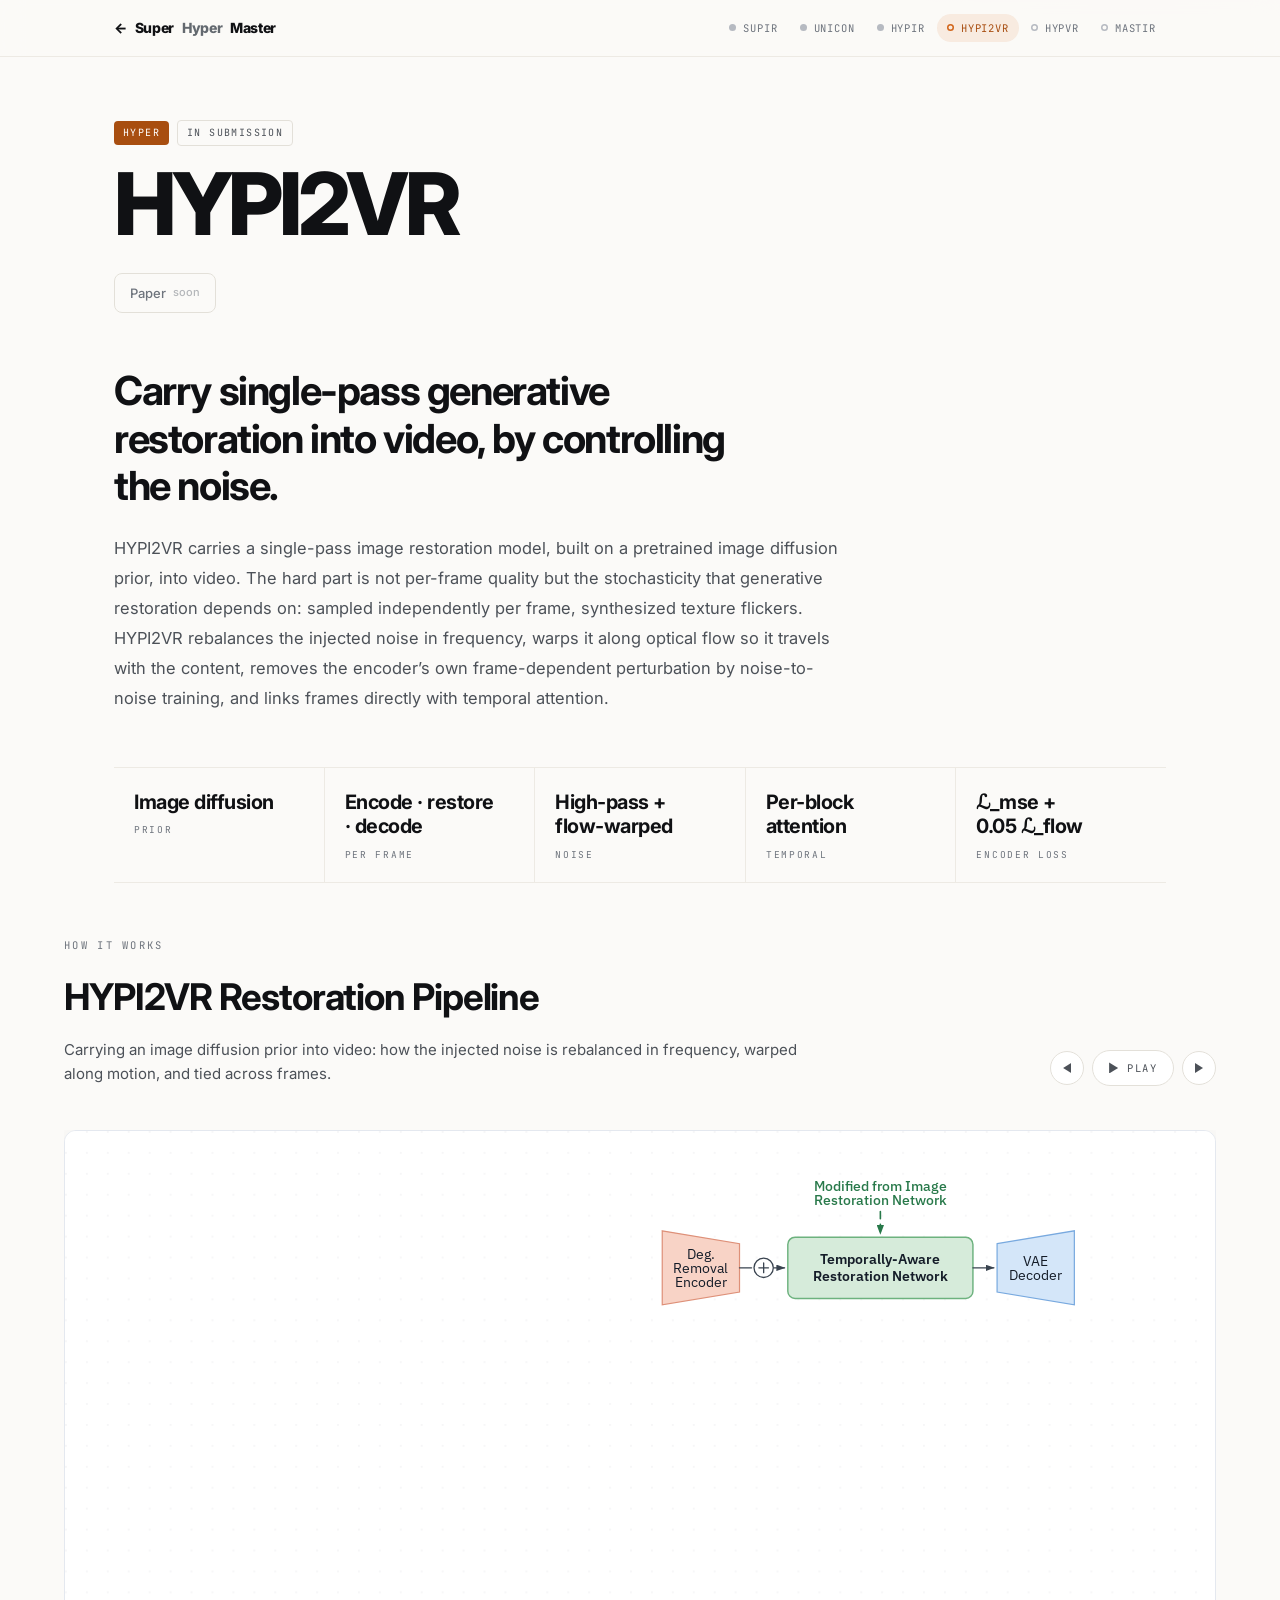
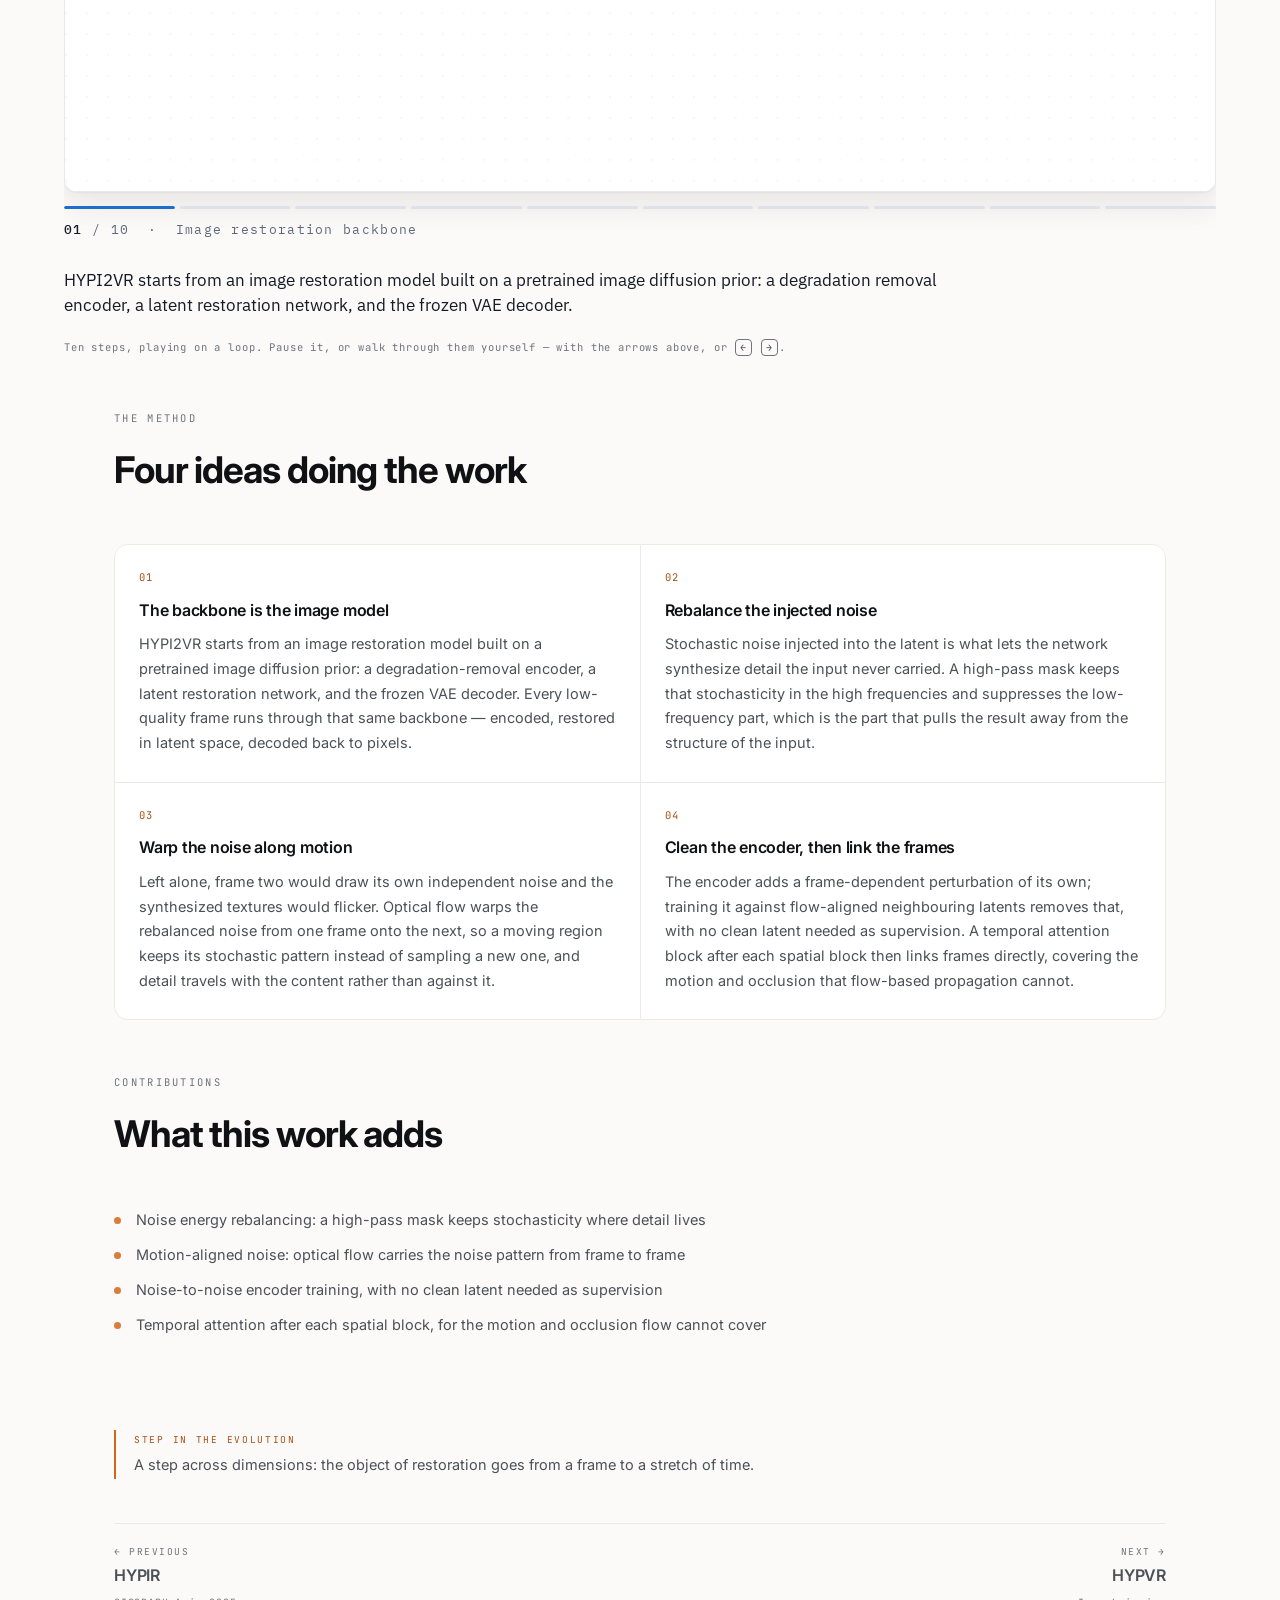
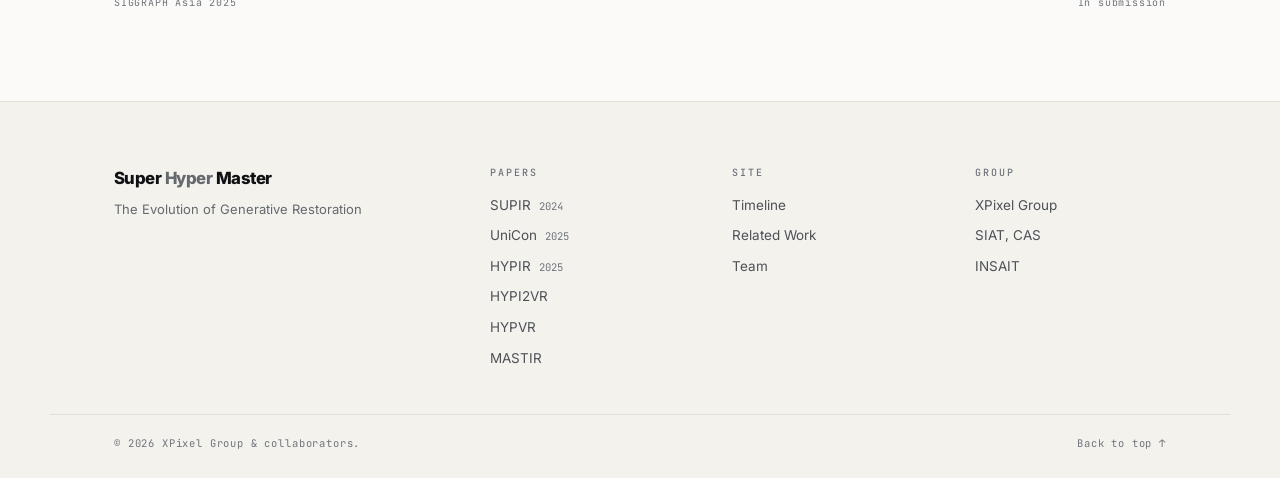
==== papers/hypi2vr.html @ 9efb87c5 "Super Hyper Master — project site A static site for the six-paper line of work on generative restora" ====
<!DOCTYPE html>
<html lang="en">
<head>
<meta charset="utf-8">
<meta name="viewport" content="width=device-width, initial-scale=1">
<title>HYPI2VR — Super Hyper Master</title>
<meta name="description" content="HYPI2VR — carrying single-pass generative restoration into video by controlling the noise. Currently under review.">
<meta property="og:title" content="HYPI2VR · Super Hyper Master">
<meta property="og:description" content="HYPI2VR — carrying single-pass generative restoration into video by controlling the noise. Currently under review.">
<meta property="og:type" content="article">
<link rel="preconnect" href="https://fonts.googleapis.com">
<link rel="preconnect" href="https://fonts.gstatic.com" crossorigin>
<link href="https://fonts.googleapis.com/css2?family=Inter:wght@300..900&family=JetBrains+Mono:wght@400;500&display=swap" rel="stylesheet">
<link rel="stylesheet" href="../assets/css/style.css">
<script>window.SHM_BASE = '../';</script>
</head>
<body class="page-paper" id="top" data-paper="hypi2vr" data-era="none">

<div class="glow" aria-hidden="true"></div>

<nav class="paperbar" aria-label="The series">
  <div class="wrap pb-in">
    <a class="pb-home" href="../index.html"><span aria-hidden="true">←</span> Super <i>Hyper</i> Master</a>
    <div class="pb-dots" id="pbDots"></div>
  </div>
</nav>

<main id="paperRoot"></main>

<footer class="footer" id="siteFooter"></footer>

<noscript>
  <p style="padding:2rem;text-align:center">This page needs JavaScript to render.</p>
</noscript>

<script src="../assets/js/papers.js"></script>
<script src="../assets/js/site.js"></script>
<script src="../assets/js/covers.js"></script>
<script src="../assets/js/paper.js"></script>
</body>
</html>
---- assets/css/style.css ----
/* =============================================================================
   Super Hyper Master — stylesheet
   Light, editorial, one accent colour driven by the active era.
   ========================================================================== */

/* ---------------------------------------------------------------- tokens -- */
:root{
  --bg:        #FBFAF8;
  --bg-tint:   #F4F2ED;
  --surface:   #FFFFFF;
  --ink:       #101114;
  --ink-2:     #4C5158;
  --ink-3:     #63696F;   /* 5.4:1 on --bg — secondary copy, captions, authors */
  --ink-4:     #6E747D;   /* 4.5:1 on --bg — mono labels, kickers, meta (AA) */
  --dot:       #B6BAC1;   /* decorative only: timeline dots, muted hero words */
  --line:      #E3E0D9;
  --line-soft: #EDEAE4;

  --super:  #2B5BE2;
  --hyper:  #D2661B;
  --master: #7B3BE0;

  --accent:      #16181D;
  --accent-soft: rgba(22,24,29,.08);

  --line-y: 130px;
  --tl-h:   250px;
  --tl-pad: clamp(10px,2vh,26px);
  --maxw:   1180px;
  --pad-x:  clamp(20px,5vw,72px);

  --ease: cubic-bezier(.22,.75,.24,1);
  --r:    14px;

  --sans: 'Inter', -apple-system, BlinkMacSystemFont, 'Segoe UI',
          'PingFang SC', 'Hiragino Sans GB', 'Microsoft YaHei', sans-serif;
  --mono: 'JetBrains Mono', ui-monospace, SFMono-Regular, Menlo, monospace;
}
body[data-era="super"] { --accent: var(--super);  --accent-soft: rgba(43,91,226,.10); }
body[data-era="hyper"] { --accent: var(--hyper);  --accent-soft: rgba(210,102,27,.11); }
body[data-era="master"]{ --accent: var(--master); --accent-soft: rgba(123,59,224,.10); }

/* the orange is bright enough for lines and glows but not for text or a filled
   chip, so anything that carries meaning in colour uses --accent-ink instead */
:root{ --accent-ink: var(--accent) }
body[data-era="hyper"]{ --accent-ink:#A84E10 }

*,*::before,*::after{ box-sizing:border-box }

html{ scroll-behavior:smooth; -webkit-text-size-adjust:100% }

body{
  margin:0;
  background:var(--bg);
  color:var(--ink);
  font-family:var(--sans);
  font-size:16px;
  line-height:1.6;
  -webkit-font-smoothing:antialiased;
  overflow-x:hidden;
  transition:background-color .6s var(--ease);
}

a{ color:inherit; text-decoration:none }
ul,ol{ margin:0; padding:0; list-style:none }
button{ font:inherit; color:inherit; background:none; border:0; cursor:pointer }

.wrap{ width:100%; max-width:var(--maxw); margin-inline:auto; padding-inline:var(--pad-x) }

/* ambient wash that follows the active era */
.glow{
  position:fixed; inset:-20% -10% auto -10%; height:70vh; z-index:0; pointer-events:none;
  background:
    radial-gradient(50% 60% at 22% 0%, var(--accent-soft) 0%, transparent 70%),
    radial-gradient(45% 55% at 82% 8%, var(--accent-soft) 0%, transparent 72%);
  opacity:.9;
  transition:background 1s var(--ease);
}
body > *:not(.glow){ position:relative; z-index:1 }

/* -------------------------------------------------------------- reveal -- */
.reveal{ opacity:0; transform:translateY(14px); animation:rise .9s var(--ease) forwards; animation-delay:var(--d,0ms) }
@keyframes rise{ to{ opacity:1; transform:none } }

/* ---------------------------------------------------------------- hero -- */
.hero{ padding:clamp(56px,10vh,120px) 0 clamp(28px,5vh,56px) }

.hero-kicker{
  margin:0 0 clamp(18px,3vw,30px);
  font-family:var(--mono); font-size:11.5px; letter-spacing:.22em; text-transform:uppercase;
  color:var(--ink-3);
}

.hero-title{
  margin:0;
  font-size:clamp(2.6rem,5.9vw,5.4rem);
  font-weight:800; line-height:.94; letter-spacing:-.045em;
  display:flex; flex-wrap:wrap; column-gap:.26em;
}
.hero-word{ transition:color .5s var(--ease), opacity .5s var(--ease) }
.hero-word i{ font-style:normal; color:var(--dot); transition:color .5s var(--ease) }
.hero-word[data-era="super"]  i{ color:var(--super) }
.hero-word[data-era="hyper"]  i{ color:var(--hyper) }
.hero-word[data-era="master"] i{ color:var(--master) }

/* the active era's word lights up, the others recede */
body:not([data-era="none"]) .hero-word{ color:var(--dot) }
body:not([data-era="none"]) .hero-word i{ color:var(--dot) }
body[data-era="super"]  .hero-word[data-era="super"],
body[data-era="hyper"]  .hero-word[data-era="hyper"],
body[data-era="master"] .hero-word[data-era="master"]{ color:var(--ink) }
body[data-era="super"]  .hero-word[data-era="super"]  i,
body[data-era="hyper"]  .hero-word[data-era="hyper"]  i,
body[data-era="master"] .hero-word[data-era="master"] i{ color:var(--accent) }

.hero-sub{
  margin:clamp(20px,3vw,32px) 0 0;
  font-size:clamp(1.05rem,2.3vw,1.6rem);
  font-weight:400; letter-spacing:-.01em; color:var(--ink-2);
}

.hero-seq{
  margin:clamp(26px,4vw,40px) 0 0;
  font-family:var(--mono); font-size:12px; letter-spacing:.1em; color:var(--ink-3);
  display:flex; flex-wrap:wrap; align-items:center; gap:.55em;
}
.hero-seq em{ font-style:normal; color:var(--ink-4) }

/* --------------------------------------------------------------- logos -- */
.logos{
  margin-top:clamp(26px,3.6vw,42px);
  padding-top:clamp(17px,2.2vw,24px);
  border-top:1px solid var(--line-soft);
}
.logos-row{
  display:flex; flex-wrap:wrap; align-items:center;
  gap:clamp(24px,3.4vw,52px);
}
.logo-item{ display:flex; height:var(--h,28px) }
.logo-link{ display:flex; align-items:center; height:100% }

/* these are institutional marks whose colour carries identity — a grey wash would
   turn the phoenix into a smudge — so they run in colour, balanced by height
   instead (wordmarks short, the illustration and the seal taller) */
.logo-link img{
  display:block; height:100%; width:auto; max-width:210px; object-fit:contain;
  opacity:.92;
  transition:opacity .3s var(--ease), transform .3s var(--ease);
}
a.logo-link:hover img{ opacity:1; transform:translateY(-1.5px) }

/* placeholder slot — same footprint as the real thing */
.logo-word{
  display:inline-flex; align-items:center; height:100%; padding:0 15px;
  border:1px dashed var(--line); border-radius:9px; background:var(--surface);
  font-family:var(--mono); font-size:11px; letter-spacing:.14em; text-transform:uppercase;
  color:var(--ink-3); white-space:nowrap;
  transition:border-color .28s var(--ease), color .28s var(--ease);
}
a.logo-link:hover .logo-word{ border-color:var(--accent); color:var(--accent) }

.foot-logos{ padding-top:clamp(20px,2.6vw,28px); border-top:1px solid var(--line) }
.foot-logos .logo-word{ background:transparent }

/* ------------------------------------------------------------ timeline -- */
/* z-index keeps the hover bubble above the panel that follows it */
.timeline-section{ position:relative; z-index:5; padding:var(--tl-pad) 0 0 }
/* desktop: let the hover bubble spill out of the box; narrow screens scroll instead */
.timeline-scroll{ overflow:visible; scrollbar-width:none; -ms-overflow-style:none }
.timeline-scroll::-webkit-scrollbar{ display:none }

.timeline{
  position:relative;
  height:var(--tl-h);
  width:100%;
  max-width:var(--maxw);
  margin-inline:auto;
  padding-inline:var(--pad-x);
}

/* era brackets */
.eras{ position:absolute; inset:0 var(--pad-x) auto; height:1px }
.era{
  position:absolute; top:0;
  transform:translateX(-50%);
  text-align:center;
  animation:rise .8s var(--ease) backwards; animation-delay:var(--d);
}
.era-label{
  display:block;
  font-family:var(--mono); font-size:10.5px; letter-spacing:.24em; text-transform:uppercase;
  color:var(--ink-4);
  transition:color .45s var(--ease);
}
.era.is-live .era-label{ color:var(--era-c) }
.era-bracket{
  display:block; height:6px; margin-top:8px;
  border:1px solid var(--line);
  border-bottom:0;
  border-radius:3px 3px 0 0;
  transition:border-color .45s var(--ease);
}
.era.is-live .era-bracket{ border-color:var(--era-c) }
.era[data-single] .era-bracket{ border-radius:3px }

/* the line */
.track{ position:absolute; left:var(--pad-x); right:var(--pad-x); top:var(--line-y); height:2px }
.track-line{
  position:absolute; inset:0; border-radius:2px;
  background:linear-gradient(90deg,transparent 0,var(--line) 3%,var(--line) 97%,transparent 100%);
  transform-origin:left center;
  animation:draw 1.2s var(--ease) .55s backwards;
}
@keyframes draw{ from{ transform:scaleX(0) } }
.track-fill{
  position:absolute; left:0; top:0; height:100%; width:0; border-radius:2px;
  background:linear-gradient(90deg,rgba(0,0,0,0) 0%,var(--accent) 22%,var(--accent) 100%);
  transition:width .75s var(--ease), background .5s var(--ease);
}

/* nodes */
.nodes{ position:absolute; inset:0 var(--pad-x) auto; height:100% }

.node{
  position:absolute; top:0; left:var(--x); height:100%;
  transform:translateX(-50%);
  display:block; width:150px;
  text-align:center;
  animation:pop .7s var(--ease) backwards; animation-delay:var(--d);
}
@keyframes pop{ from{ opacity:0; transform:translateX(-50%) translateY(10px) } }

.node-name{
  position:absolute; top:calc(var(--line-y) - 52px); left:50%; transform:translateX(-50%);
  white-space:nowrap;
  font-size:15px; font-weight:600; letter-spacing:-.01em; color:var(--ink-2);
  transition:color .3s var(--ease), transform .35s var(--ease);
}
.node-dot{
  position:absolute; top:var(--line-y); left:50%;
  width:15px; height:15px; margin:-7.5px 0 0 -7.5px;
  border-radius:50%;
  background:var(--surface);
  border:2px solid var(--dot);
  transition:transform .35s var(--ease), border-color .3s var(--ease), background .3s var(--ease), box-shadow .35s var(--ease);
}
.node-dot::after{
  content:''; position:absolute; inset:2.5px; border-radius:50%;
  background:var(--dot); opacity:0;
  transition:opacity .3s var(--ease), background .3s var(--ease);
}
.node[data-published] .node-dot::after{ opacity:1 }
.node:not([data-published]) .node-dot{ border-style:dashed }

.node-meta{
  position:absolute; top:calc(var(--line-y) + 20px); left:50%; transform:translateX(-50%);
  white-space:nowrap;
  font-family:var(--mono); font-size:10.5px; letter-spacing:.06em; color:var(--ink-4);
  transition:color .3s var(--ease);
}
.node-meta b{ font-weight:500; color:var(--ink-3); transition:color .3s var(--ease) }
.node-soon{
  display:block; margin-top:5px;
  font-size:9.5px; letter-spacing:.12em; text-transform:uppercase; color:var(--ink-4);
}

/* node states */
.node:hover .node-name,
.node.is-active .node-name{ color:var(--ink) }
.node:hover .node-name{ transform:translateX(-50%) translateY(-2px) }
.node:hover .node-dot{ transform:scale(1.25); border-color:var(--node-c) }
.node:hover .node-dot::after{ background:var(--node-c) }
.node:hover .node-meta b{ color:var(--ink-2) }

.node.is-active .node-dot{
  transform:scale(1.5); border-color:var(--node-c); background:var(--surface);
  box-shadow:0 0 0 6px color-mix(in srgb,var(--node-c) 14%,transparent);
}
.node.is-active .node-dot::after{ background:var(--node-c); opacity:1 }
.node.is-active .node-name{ font-weight:700 }
.node.is-active .node-meta b{ color:var(--node-c) }

/* hover bubble */
.bubble{
  position:absolute; top:calc(var(--line-y) + 62px); left:0;
  width:330px; z-index:20;
  opacity:0; transform:translateY(-8px) scale(.985);
  pointer-events:none;
  transition:opacity .22s var(--ease), transform .28s var(--ease);
}
.bubble.is-on{ opacity:1; transform:none }
.bubble-in{
  background:var(--surface);
  border:1px solid var(--line-soft);
  border-radius:var(--r);
  padding:16px 18px 14px;
  box-shadow:0 1px 2px rgba(16,17,20,.04), 0 18px 40px -18px rgba(16,17,20,.22);
}
.bubble-arrow{
  position:absolute; top:-5px; left:var(--ax,50%); margin-left:-5px;
  width:10px; height:10px; background:var(--surface);
  border-left:1px solid var(--line-soft); border-top:1px solid var(--line-soft);
  transform:rotate(45deg); border-radius:2px 0 0 0;
}
.bubble-meta{
  display:flex; align-items:baseline; gap:10px; margin:0 0 8px;
}
.bubble-meta b{ font-size:14px; font-weight:700; letter-spacing:-.01em }
.bubble-meta span{ font-family:var(--mono); font-size:10px; letter-spacing:.08em; color:var(--era-c,var(--accent)) }
.bubble-title{ margin:0 0 8px; font-size:12px; line-height:1.5; color:var(--ink-3) }
.bubble-text{ margin:0; font-size:13.5px; line-height:1.55; color:var(--ink-2) }
.bubble-cta{ margin:12px 0 0; font-family:var(--mono); font-size:10px; letter-spacing:.1em; color:var(--ink-4) }

.timeline-hint{
  position:absolute; top:calc(var(--tl-pad) + var(--line-y) + 86px); left:50%; transform:translateX(-50%);
  margin:0; white-space:nowrap;
  font-family:var(--mono); font-size:10.5px; letter-spacing:.1em; color:var(--ink-4);
  transition:opacity .3s var(--ease);
  animation:rise 1s var(--ease) 1.5s backwards;
}
.timeline-hint.is-dim{ opacity:0 }
kbd{
  font-family:var(--mono); font-size:10px;
  border:1px solid var(--line); border-radius:4px; padding:1px 4px; color:var(--ink-3);
}

/* --------------------------------------------------------------- stage -- */
.stage{
  position:relative;
  max-width:var(--maxw); margin:clamp(18px,4vh,44px) auto 0;
  padding:0 var(--pad-x) clamp(70px,10vh,120px);
}
.panel{ display:none }
.panel.is-on{ display:block; animation:panelIn .55s var(--ease) }
@keyframes panelIn{ from{ opacity:0; transform:translateY(16px) } }
.panel.is-out{ animation:panelOut .2s var(--ease) forwards }
@keyframes panelOut{ to{ opacity:0; transform:translateY(-8px) } }

/* ------ overview ------ */
.ov-grid{ display:grid; grid-template-columns:repeat(3,1fr); gap:1px; background:var(--line-soft); border:1px solid var(--line-soft); border-radius:var(--r); overflow:hidden }
.ov-card{ background:var(--surface); padding:26px 24px 28px; transition:background .3s var(--ease) }
.ov-card:hover{ background:#fff }
.ov-head{ display:flex; align-items:baseline; justify-content:space-between; gap:12px; margin-bottom:14px }
.ov-label{ font-family:var(--mono); font-size:11px; letter-spacing:.22em; color:var(--era-c) }
.ov-count{ font-family:var(--mono); font-size:10px; letter-spacing:.08em; color:var(--ink-4) }
.ov-title{ margin:0 0 8px; font-size:1.35rem; font-weight:700; letter-spacing:-.02em }
.ov-blurb{ margin:0 0 18px; font-size:14px; line-height:1.65; color:var(--ink-2) }
.ov-list{ display:flex; flex-wrap:wrap; gap:6px }
.ov-chip{
  font-family:var(--mono); font-size:10.5px; letter-spacing:.04em;
  padding:4px 9px; border-radius:20px; border:1px solid var(--line);
  color:var(--ink-3); transition:all .25s var(--ease);
}
.ov-chip:hover{ border-color:var(--era-c); color:var(--era-c) }
.ov-foot{ margin:22px 0 0; font-size:13.5px; color:var(--ink-3) }
.ov-foot b{ font-weight:600; color:var(--ink-2) }

/* ------ detail ------ */
.back{
  display:inline-flex; align-items:center; gap:8px; margin-bottom:26px;
  font-family:var(--mono); font-size:10.5px; letter-spacing:.14em; text-transform:uppercase;
  color:var(--ink-3); transition:color .25s var(--ease);
}
.back:hover{ color:var(--accent) }
.back span{ transition:transform .25s var(--ease) }
.back:hover span{ transform:translateX(-3px) }

.d-head{ border-bottom:1px solid var(--line-soft); padding-bottom:26px }
.d-tags{ display:flex; flex-wrap:wrap; align-items:center; gap:8px; margin:0 0 16px }
.tag{ font-family:var(--mono); font-size:10px; letter-spacing:.14em; text-transform:uppercase; padding:4px 9px; border-radius:4px }
.tag-era{ background:var(--accent-ink); color:#fff }
.tag-venue{ border:1px solid var(--line); color:var(--ink-2) }
.tag-status{ border:1px dashed var(--line); color:var(--ink-3) }
.tag-status[data-s="published"]{ display:none }

.d-name{
  margin:0; font-size:clamp(2.2rem,6vw,4.2rem); font-weight:800; letter-spacing:-.045em; line-height:1;
}
.d-title{ margin:16px 0 0; max-width:62ch; font-size:clamp(.98rem,1.5vw,1.15rem); line-height:1.5; color:var(--ink-2) }

.d-body{ display:grid; grid-template-columns:minmax(0,1.55fr) minmax(0,1fr); gap:clamp(32px,5vw,72px); padding-top:34px }

.d-tagline{
  margin:0 0 24px; font-size:clamp(1.2rem,2.1vw,1.6rem); font-weight:600;
  letter-spacing:-.025em; line-height:1.35;
}
.d-abstract{ margin:0 0 28px; font-size:15.5px; line-height:1.78; color:var(--ink-2) }

.d-highlights{ display:grid; gap:12px; margin-bottom:30px }
.d-highlights li{
  position:relative; padding-left:22px; font-size:14.5px; line-height:1.6; color:var(--ink-2);
}
.d-highlights li::before{
  content:''; position:absolute; left:0; top:.62em;
  width:7px; height:7px; border-radius:50%; background:var(--accent); opacity:.85;
}
.d-step{ border-left:2px solid var(--accent); padding:2px 0 2px 18px }
.d-step-label{
  display:block; margin-bottom:6px;
  font-family:var(--mono); font-size:9.5px; letter-spacing:.18em; text-transform:uppercase; color:var(--accent-ink);
}
.d-step p{ margin:0; font-size:14.5px; line-height:1.65; color:var(--ink-2) }

.d-side > * + *{ margin-top:26px }
.d-side-label{
  display:block; margin-bottom:8px;
  font-family:var(--mono); font-size:9.5px; letter-spacing:.18em; text-transform:uppercase; color:var(--ink-4);
}
.d-figure{
  aspect-ratio:16/10; border-radius:var(--r); overflow:hidden;
  border:1px solid var(--line-soft);
  background:
    linear-gradient(135deg,var(--accent-soft),transparent 60%),
    repeating-linear-gradient(45deg,var(--bg-tint) 0 10px,var(--bg) 10px 20px);
  display:grid; place-items:center;
}
.d-figure img{ width:100%; height:100%; object-fit:cover; display:block }
.d-figure span{ font-family:var(--mono); font-size:10px; letter-spacing:.14em; color:var(--ink-4); text-transform:uppercase }

.d-stats{ margin:0; display:grid; gap:1px; background:var(--line-soft); border:1px solid var(--line-soft); border-radius:10px; overflow:hidden }
.d-stat{ background:var(--surface); padding:12px 14px; display:flex; justify-content:space-between; gap:14px; align-items:baseline }
.d-stat dt{ font-family:var(--mono); font-size:10px; letter-spacing:.12em; text-transform:uppercase; color:var(--ink-4) }
.d-stat dd{ margin:0; font-size:13.5px; font-weight:600; letter-spacing:-.01em; text-align:right }

.d-authors p{ margin:0; font-size:13px; line-height:1.65; color:var(--ink-2) }

.d-links{ display:flex; flex-wrap:wrap; gap:8px }
.d-link{
  display:inline-flex; align-items:center; gap:7px;
  padding:9px 15px; border-radius:8px; border:1px solid var(--ink);
  font-size:13px; font-weight:500;
  transition:all .25s var(--ease);
}
.d-link:hover{ background:var(--ink); color:var(--bg) }
.d-link[aria-disabled="true"]{ border-color:var(--line); color:var(--ink-4); pointer-events:none }
.d-link em{ font-style:normal; opacity:.5; font-size:11px }

.cite{ margin-top:44px; border-top:1px solid var(--line-soft); padding-top:20px; position:relative }
.cite summary{
  cursor:pointer; width:fit-content;
  font-family:var(--mono); font-size:10.5px; letter-spacing:.16em; text-transform:uppercase; color:var(--ink-3);
}
.cite summary:hover{ color:var(--accent) }
.cite pre{
  margin:16px 0 0; padding:18px 20px; overflow-x:auto;
  background:var(--bg-tint); border-radius:10px;
  font-family:var(--mono); font-size:11.5px; line-height:1.7; color:var(--ink-2);
}
.copy{
  position:absolute; right:12px; bottom:14px;
  font-family:var(--mono); font-size:10px; letter-spacing:.1em; text-transform:uppercase;
  padding:6px 10px; border-radius:6px; border:1px solid var(--line); background:var(--surface); color:var(--ink-3);
  transition:all .2s var(--ease);
}
.copy:hover{ color:var(--accent); border-color:var(--accent) }

.d-nav{ display:flex; justify-content:space-between; gap:16px; margin-top:44px; border-top:1px solid var(--line-soft); padding-top:20px }
.d-nav-btn{ display:grid; gap:4px; text-align:left; transition:transform .3s var(--ease) }
.d-nav-btn.is-next{ text-align:right; justify-items:end }
.d-nav-btn .dir{ font-family:var(--mono); font-size:9.5px; letter-spacing:.16em; text-transform:uppercase; color:var(--ink-4) }
.d-nav-btn .nm{ font-size:16px; font-weight:600; letter-spacing:-.015em; color:var(--ink-2); transition:color .25s var(--ease) }
.d-nav-btn:hover .nm{ color:var(--accent) }
.d-nav-btn:hover{ transform:translateX(-3px) }
.d-nav-btn.is-next:hover{ transform:translateX(3px) }
.d-nav-btn[hidden]{ visibility:hidden; display:grid }

/* ------------------------------------------------- section headers ------ */
.sec-head{ max-width:60ch; margin-bottom:clamp(28px,4vw,44px) }
.sec-kicker{
  margin:0 0 14px;
  font-family:var(--mono); font-size:10.5px; letter-spacing:.22em; text-transform:uppercase;
  color:var(--ink-4);
}
.sec-title{ margin:0; font-size:clamp(1.5rem,3.2vw,2.3rem); font-weight:700; letter-spacing:-.03em }
.sec-lede{ margin:12px 0 0; font-size:15px; color:var(--ink-2) }
.sec-flag{
  display:inline-block; margin:16px 0 0; padding:5px 11px;
  border:1px dashed var(--line); border-radius:20px;
  font-family:var(--mono); font-size:10px; letter-spacing:.12em; text-transform:uppercase;
  color:var(--ink-4);
}

/* -------------------------------------------------------- related work -- */
.related{
  border-top:1px solid var(--line);
  padding:clamp(56px,9vh,104px) 0 clamp(60px,10vh,110px);
}
.rw-groups{ display:block }
.rw-group + .rw-group{ margin-top:clamp(46px,6vw,76px) }
.rw-head{
  display:grid; grid-template-columns:1fr auto; align-items:baseline;
  gap:4px 16px; margin-bottom:clamp(20px,2.4vw,30px);
  padding-bottom:14px; border-bottom:1px solid var(--line-soft);
}
.rw-h{
  margin:0; grid-column:1; font-size:clamp(1.05rem,1.8vw,1.3rem);
  font-weight:700; letter-spacing:-.025em; color:var(--c);
}
.rw-note{ margin:0; grid-column:1; max-width:72ch; font-size:13.5px; line-height:1.6; color:var(--ink-3) }
.rw-count{
  grid-column:2; grid-row:1;
  font-family:var(--mono); font-size:10px; letter-spacing:.14em; color:var(--ink-4);
}

.rw-grid{ display:grid; grid-template-columns:repeat(3,1fr); gap:clamp(20px,2.6vw,34px) }

.rw-card{ animation:rise .8s var(--ease) backwards; animation-delay:var(--d,0ms) }
.rw-link{
  display:flex; flex-direction:column; height:100%;
  background:var(--surface);
  border:1px solid var(--line-soft); border-radius:var(--r);
  overflow:hidden;
  transition:border-color .3s var(--ease), transform .35s var(--ease), box-shadow .35s var(--ease);
}
a.rw-link:hover{
  border-color:var(--c);
  transform:translateY(-3px);
  box-shadow:0 1px 2px rgba(16,17,20,.03), 0 22px 40px -24px rgba(16,17,20,.28);
}
.rw-thumb{
  display:block; position:relative; overflow:hidden;
  aspect-ratio:16/10; border-bottom:1px solid var(--line-soft);
  background:
    linear-gradient(150deg,color-mix(in srgb,var(--c) 9%,transparent),transparent 60%),
    var(--bg-tint);
}
.rw-thumb img{ width:100%; height:100%; object-fit:cover; display:block }
.cv{ display:block; width:100%; height:100%; padding:12px }
a.rw-link:hover .cv{ transform:scale(1.02) }
.cv{ transition:transform .4s var(--ease) }
.rw-body{ display:flex; flex-direction:column; gap:9px; padding:18px 19px 20px }
.rw-meta{ display:flex; flex-wrap:wrap; align-items:baseline; gap:9px }
.rw-meta b{
  font-family:var(--mono); font-size:10px; font-weight:500; letter-spacing:.1em; text-transform:uppercase;
  color:var(--c);
}
.rw-meta i{
  font-style:normal; font-family:var(--mono); font-size:9.5px; letter-spacing:.08em;
  padding:2px 7px; border-radius:20px; border:1px solid var(--line); color:var(--ink-4);
}
.rw-title{
  font-size:15px; font-weight:600; line-height:1.45; letter-spacing:-.015em;
  transition:color .25s var(--ease);
}
a.rw-link:hover .rw-title{ color:var(--c) }
.rw-authors{ font-size:12.5px; line-height:1.55; color:var(--ink-3) }

/* --------------------------------------------------------- team page --- */
.hero-sub-page{ padding:clamp(40px,7vh,80px) 0 clamp(20px,3vh,36px) }
.back-home{ margin-bottom:clamp(26px,4vw,40px) }
.page-title{
  margin:0; font-size:clamp(2.6rem,7vw,5rem);
  font-weight:800; letter-spacing:-.045em; line-height:1;
}
.page-lede{
  margin:clamp(18px,2.6vw,26px) 0 0; max-width:56ch;
  font-size:clamp(.98rem,1.5vw,1.12rem); line-height:1.7; color:var(--ink-2);
}

.team{ padding:clamp(30px,5vh,56px) 0 clamp(60px,10vh,120px) }
.team-grid{
  display:grid; grid-template-columns:repeat(5,1fr);
  gap:clamp(30px,4vw,52px) clamp(18px,2.4vw,32px);
}
.tm{ animation:rise .8s var(--ease) backwards; animation-delay:var(--d,0ms) }
.tm-link{ display:grid; justify-items:center; text-align:center; gap:2px }
.tm-avatar{
  position:relative; display:grid; place-items:center;
  width:min(100%,150px); aspect-ratio:1; margin-bottom:15px;
  border-radius:50%; overflow:hidden;
  background:
    linear-gradient(150deg,color-mix(in srgb,var(--c) 16%,transparent),transparent 70%),
    var(--bg-tint);
  box-shadow:inset 0 0 0 1px var(--line-soft);
  transition:box-shadow .32s var(--ease), transform .32s var(--ease);
}
.tm-avatar img{ width:100%; height:100%; object-fit:cover; display:block }
.tm-initials{
  font-size:clamp(1.1rem,2vw,1.55rem); font-weight:700; letter-spacing:-.02em;
  color:var(--c); opacity:.75;
}
a.tm-link:hover .tm-avatar{ transform:translateY(-3px); box-shadow:inset 0 0 0 2px var(--c) }
.tm-name{ font-size:14.5px; font-weight:600; letter-spacing:-.01em; transition:color .25s var(--ease) }
a.tm-link:hover .tm-name{ color:var(--c) }
.tm-role{ font-size:12px; color:var(--ink-3) }
.tm-place{ font-family:var(--mono); font-size:10px; letter-spacing:.08em; color:var(--ink-4) }

/* -------------------------------------------------------------- footer -- */
.footer{ border-top:1px solid var(--line); background:var(--bg-tint) }
.foot-grid{
  display:grid; grid-template-columns:1.7fr 1fr 1fr 1fr; gap:clamp(24px,4vw,56px);
  padding-top:clamp(46px,7vh,72px); padding-bottom:clamp(34px,5vh,52px);
}
.foot-logo{
  display:block; font-size:1.05rem; font-weight:800; letter-spacing:-.03em;
  transition:color .25s var(--ease);
}
.foot-logo span{ color:var(--ink-3) }
.foot-logo:hover{ color:var(--accent) }
.foot-blurb{ margin:8px 0 0; font-size:13px; color:var(--ink-3) }
.foot-col h3{
  margin:0 0 14px;
  font-family:var(--mono); font-size:10px; letter-spacing:.2em; text-transform:uppercase; font-weight:500; color:var(--ink-4);
}
.foot-col ul{ display:grid; gap:9px }
.foot-col li{ font-size:13.5px }
.foot-col a, .foot-col button{
  display:inline-flex; align-items:baseline; gap:8px; color:var(--ink-2);
  transition:color .2s var(--ease); text-align:left;
}
.foot-col a:hover, .foot-col button:hover{ color:var(--accent) }
.foot-col .yr{ font-family:var(--mono); font-size:10.5px; color:var(--ink-4) }
.foot-bottom{
  display:flex; justify-content:space-between; flex-wrap:wrap; gap:10px;
  border-top:1px solid var(--line); padding-top:20px; padding-bottom:26px;
  font-family:var(--mono); font-size:10.5px; letter-spacing:.08em; color:var(--ink-4);
}
.foot-bottom p{ margin:0 }
.foot-bottom a:hover{ color:var(--accent) }


/* ------------------------------ homepage → paper page hand-offs ---------- */
.d-name a{ transition:color .25s var(--ease) }
.d-name a:hover{ color:var(--accent) }

.d-link.is-primary{
  background:var(--ink); color:var(--bg); border-color:var(--ink);
}
.d-link.is-primary:hover{ background:var(--accent); border-color:var(--accent); color:#fff }
.d-link.is-primary em{ opacity:.7 }

/* the figure slot draws the method, and doubles as the door to the walkthrough */
.d-figure.is-art{
  --c:var(--accent);
  /* .d-figure centres its child; this one has to fill the box or the caption
     row is pushed out and clipped */
  place-items:stretch;
  aspect-ratio:4/3;
  background:
    linear-gradient(150deg,var(--accent-soft),transparent 62%),
    var(--surface);
  border-color:var(--line); padding:0; overflow:hidden;
}
.fa-link{
  display:grid; grid-template-rows:minmax(0,1fr) auto; width:100%; height:100%;
  transition:background .3s var(--ease);
}
a.fa-link:hover{ background:color-mix(in srgb,var(--accent) 5%,transparent) }
/* the drawing is taken out of flow so its intrinsic aspect cannot stretch the
   row — the box keeps the height the card asked for and the caption always fits */
.fa-art{ position:relative; min-height:0; overflow:hidden }
.fa-art .cv{
  position:absolute; top:10px; left:12px;
  width:calc(100% - 24px); height:calc(100% - 16px);   /* definite: an SVG with
     auto sizing falls back to its own ratio and overflows the row */
  padding:0;
}
.fa-cap{
  display:grid; gap:3px; padding:12px 18px 16px;
  border-top:1px solid var(--line-soft);
  background:color-mix(in srgb,var(--surface) 78%,transparent);
}
.fa-t{ font-size:13.5px; font-weight:600; letter-spacing:-.015em; color:var(--ink) }
a.fa-link:hover .fa-t{ color:var(--accent) }
.fa-n{
  font-family:var(--mono); font-size:9.5px; letter-spacing:.14em; text-transform:uppercase;
  color:var(--ink-4);
}

/* ============================================================== paper page */
.wrap-wide{ width:100%; max-width:1560px; margin-inline:auto; padding-inline:var(--pad-x) }

.page-paper .glow{ height:52vh }

/* ---- sticky series bar ---- */
/* `body > *:not(.glow)` sets position:relative at 0-1-1, so this rule has to
   outrank it or the bar silently scrolls away */
.page-paper .paperbar{
  position:sticky; top:0; z-index:40;
  background:color-mix(in srgb,var(--bg) 88%,transparent);
  -webkit-backdrop-filter:saturate(180%) blur(12px);
  backdrop-filter:saturate(180%) blur(12px);
  border-bottom:1px solid var(--line-soft);
}
.pb-in{ display:flex; align-items:center; justify-content:space-between; gap:18px; height:56px }
.pb-home{
  display:inline-flex; align-items:baseline; gap:8px; white-space:nowrap;
  font-size:14px; font-weight:800; letter-spacing:-.025em;
  transition:color .25s var(--ease);
}
.pb-home i{ font-style:normal; color:var(--ink-3) }
.pb-home span{ display:inline-block; transition:transform .25s var(--ease) }
.pb-home:hover{ color:var(--accent) }
.pb-home:hover span{ transform:translateX(-3px) }

.pb-dots{ display:flex; align-items:center; gap:2px; min-width:0; overflow-x:auto; scrollbar-width:none }
.pb-dots::-webkit-scrollbar{ display:none }
.pb-item{
  display:inline-flex; align-items:center; gap:7px;
  padding:6px 10px; border-radius:20px; white-space:nowrap;
  font-family:var(--mono); font-size:10.5px; letter-spacing:.08em; text-transform:uppercase;
  color:var(--ink-4);
  transition:color .25s var(--ease), background .25s var(--ease);
}
.pb-item:hover{ color:var(--c); background:color-mix(in srgb,var(--c) 8%,transparent) }
.pb-dot{
  width:7px; height:7px; border-radius:50%; flex:none;
  background:var(--dot); transition:background .25s var(--ease), box-shadow .25s var(--ease);
}
.pb-item.is-soon .pb-dot{ background:transparent; box-shadow:inset 0 0 0 1.5px var(--dot) }
.pb-item:hover .pb-dot{ background:var(--c) }
.pb-item.is-soon:hover .pb-dot{ background:transparent; box-shadow:inset 0 0 0 1.5px var(--c) }
.pb-item.is-on{ color:var(--c); background:color-mix(in srgb,var(--c) 10%,transparent) }
body[data-era="hyper"] .pb-item.is-on,
body[data-era="hyper"] .bubble-meta span{ color:var(--accent-ink) }
.pb-item.is-on .pb-dot{ background:var(--c); box-shadow:0 0 0 3px color-mix(in srgb,var(--c) 18%,transparent) }
.pb-item.is-on.is-soon .pb-dot{ background:transparent; box-shadow:inset 0 0 0 1.5px var(--c) }

/* ---- rhythm: sections only pad the top; the last one closes the page ---- */
.p-sec{ padding-block:clamp(40px,6vh,72px) 0 }
.p-lede{ padding-top:clamp(26px,4vh,44px) }
.p-res{ padding-bottom:clamp(60px,10vh,110px) }
#paperRoot > .p-sec:last-child{ padding-bottom:clamp(60px,10vh,110px) }
.p-evo{ padding-top:clamp(50px,7vh,86px) }

/* ---- hero ---- */
.p-hero{ padding-block:clamp(40px,7vh,84px) clamp(8px,2vh,20px) }
.p-name{
  margin:0; font-size:clamp(2.6rem,7.4vw,5.4rem);
  font-weight:800; letter-spacing:-.05em; line-height:.98;
}
.p-title{
  margin:18px 0 0; max-width:64ch;
  font-size:clamp(1.05rem,1.9vw,1.4rem); font-weight:500; line-height:1.45; color:var(--ink-2);
  letter-spacing:-.015em;
}
.p-authors{
  margin:20px 0 0; max-width:74ch;
  font-size:13.5px; line-height:1.7; color:var(--ink-3);
}
.p-links{ margin-top:26px }

/* ---- lede ---- */
.p-tagline{
  margin:0; max-width:24ch;
  font-size:clamp(1.5rem,3.4vw,2.5rem); font-weight:700; line-height:1.18; letter-spacing:-.035em;
}
.p-abstract{
  margin:24px 0 0; max-width:74ch;
  font-size:clamp(15px,1.3vw,16.5px); line-height:1.82; color:var(--ink-2);
}

/* ---- teaser ---- */
.tz{ margin:0 }
.tz img{ display:block; width:100%; height:auto; border-radius:var(--r); border:1px solid var(--line-soft) }
.tz figcaption{ margin-top:12px; font-size:12.5px; color:var(--ink-3) }

/* ---- at a glance ---- */
.pf-grid{
  margin:0; display:grid; gap:1px;
  grid-template-columns:repeat(auto-fit,minmax(196px,1fr));
  background:var(--line-soft); border-block:1px solid var(--line-soft);
}
.pf{ background:var(--bg); padding:22px 20px 20px }
.pf dd{
  margin:0 0 8px; font-size:clamp(1.02rem,1.55vw,1.32rem); font-weight:700;
  letter-spacing:-.025em; line-height:1.22; color:var(--ink);
  text-wrap:balance;
}
.pf dt{
  font-family:var(--mono); font-size:9.5px; letter-spacing:.18em; text-transform:uppercase;
  color:var(--ink-4);
}

/* ---- coming soon ---- */
.soon-box{
  border:1px dashed var(--line); border-radius:var(--r);
  padding:clamp(30px,4vw,48px) clamp(26px,4vw,48px);
  background:
    linear-gradient(135deg,var(--accent-soft),transparent 55%),
    var(--surface);
  max-width:64ch;
}
.soon-label{
  margin:0 0 14px;
  font-family:var(--mono); font-size:10px; letter-spacing:.2em; text-transform:uppercase;
  color:var(--accent-ink);
}
.soon-title{ margin:0 0 12px; font-size:clamp(1.3rem,2.4vw,1.8rem); font-weight:700; letter-spacing:-.03em }
.soon-text{ margin:0; font-size:15.5px; line-height:1.75; color:var(--ink-2) }
.soon-meta{
  margin:20px 0 0; padding-top:16px; border-top:1px solid var(--line-soft);
  font-family:var(--mono); font-size:10.5px; letter-spacing:.12em; text-transform:uppercase;
  color:var(--ink-4);
}

/* the same message, condensed, in the homepage panel */
.d-soon{
  margin:0 0 30px; padding:15px 18px;
  border:1px dashed var(--line); border-radius:10px;
  font-size:14px; line-height:1.65; color:var(--ink-2);
}
.d-soon b{
  display:block; margin-bottom:5px;
  font-family:var(--mono); font-size:9.5px; letter-spacing:.18em; text-transform:uppercase;
  font-weight:500; color:var(--accent-ink);
}

/* ---- before / after ---- */
.cmp-grid{ display:grid; gap:clamp(18px,2.4vw,30px); grid-template-columns:repeat(2,1fr) }
.cmp{ margin:0 }
.cmp-box{
  --pos:50%;
  position:relative; overflow:hidden; border-radius:var(--r);
  border:1px solid var(--line-soft); background:var(--bg-tint);
  line-height:0; touch-action:pan-y;
}
.cmp-a{ display:block; width:100%; height:auto }
.cmp-b{
  position:absolute; inset:0; width:100%; height:100%; object-fit:cover;
  clip-path:inset(0 calc(100% - var(--pos)) 0 0);
}
.cmp-bar{
  position:absolute; top:0; bottom:0; left:var(--pos);
  width:2px; margin-left:-1px; background:#fff; box-shadow:0 0 0 1px rgba(0,0,0,.22);
  pointer-events:none;
}
.cmp-bar i{
  position:absolute; top:50%; left:50%; width:34px; height:34px; margin:-17px 0 0 -17px;
  border-radius:50%; background:#fff; box-shadow:0 2px 10px rgba(16,17,20,.3);
}
.cmp-bar i::before, .cmp-bar i::after{
  content:''; position:absolute; top:50%; width:0; height:0; margin-top:-4px;
  border-block:4px solid transparent;
}
.cmp-bar i::before{ left:8px;  border-right:6px solid var(--ink-2) }
.cmp-bar i::after{ right:8px; border-left:6px solid var(--ink-2) }
.cmp-tag{
  position:absolute; top:12px; z-index:2; pointer-events:none;
  padding:4px 9px; border-radius:5px;
  background:rgba(16,17,20,.62); color:#fff;
  font-family:var(--mono); font-size:9.5px; letter-spacing:.14em; text-transform:uppercase;
  line-height:1.5;
}
.cmp-tag.is-l{ left:12px }
.cmp-tag.is-r{ right:12px }
/* the control has to stay opaque, or its own focus ring never paints —
   so the track and thumb are made transparent instead */
.cmp-range{
  position:absolute; inset:0; z-index:3;
  width:100%; height:100%; margin:0; padding:0;
  cursor:ew-resize; -webkit-appearance:none; appearance:none;
  background:transparent; border-radius:var(--r);
}
.cmp-range::-webkit-slider-runnable-track{ background:transparent; border:0 }
.cmp-range::-moz-range-track{ background:transparent; border:0 }
.cmp-range::-webkit-slider-thumb{ -webkit-appearance:none; width:44px; height:100vh; background:transparent; border:0; cursor:ew-resize }
.cmp-range::-moz-range-thumb{ width:44px; height:100vh; background:transparent; border:0; cursor:ew-resize }
.cmp-range:focus{ outline:none }
.cmp-range:focus-visible{ outline:2px solid var(--accent); outline-offset:-2px; border-radius:var(--r) }
.cmp figcaption{
  margin-top:11px; line-height:1.5;
  font-family:var(--mono); font-size:10px; letter-spacing:.12em; text-transform:uppercase;
  color:var(--ink-4);
}
.cmp-credit{ margin:22px 0 0; font-size:12.5px; color:var(--ink-3) }

/* ---- animation ---- */
.anim-head{
  display:flex; align-items:flex-end; justify-content:space-between; gap:24px; flex-wrap:wrap;
  max-width:none;                      /* .sec-head caps at 60ch; this row spans the figure */
}
.ah-txt{ min-width:0; max-width:76ch }
.anim-ctl{ flex:none; display:inline-flex; align-items:center; gap:8px }
.anim-step{
  width:34px; height:34px; flex:none;
  display:inline-grid; place-items:center;
  border:1px solid var(--line); border-radius:50%; background:var(--surface);
  transition:border-color .25s var(--ease), color .25s var(--ease);
  color:var(--ink-2);
}
.anim-step::before{
  content:''; width:8px; height:10px; background:currentColor;
}
.anim-step.is-prev::before{ clip-path:polygon(100% 0,100% 100%,0 50%) }
.anim-step.is-next::before{ clip-path:polygon(0 0,100% 50%,0 100%) }
.anim-step:hover{ border-color:var(--accent); color:var(--accent) }
.anim-step:focus-visible{ outline:2px solid var(--accent); outline-offset:2px }

.anim-btn{
  flex:none; display:inline-flex; align-items:center; gap:9px;
  padding:9px 16px; border-radius:999px; border:1px solid var(--line);
  background:var(--surface);
  font-family:var(--mono); font-size:10.5px; letter-spacing:.14em; text-transform:uppercase;
  color:var(--ink-2);
  transition:border-color .25s var(--ease), color .25s var(--ease);
}
.anim-btn:hover{ border-color:var(--accent); color:var(--accent) }
.anim-btn:focus-visible{ outline:2px solid var(--accent); outline-offset:2px }
.ab-i{
  width:9px; height:11px; flex:none;
  background:linear-gradient(90deg,currentColor 0 32%,transparent 32% 68%,currentColor 68% 100%);
}
.anim-btn.is-paused .ab-i{
  background:currentColor;
  clip-path:polygon(0 0,100% 50%,0 100%);
}

.anim-frame{ margin-top:20px }
.anim-frame iframe{
  display:block; width:100%; height:760px; border:0;
  color-scheme:light;         /* the embed is light-only, do not let the UA repaint it */
}
.anim-hint{
  margin:16px 0 0;
  font-family:var(--mono); font-size:10.5px; letter-spacing:.08em; color:var(--ink-4);
}
.anim-hint kbd{ margin-inline:1px; color:var(--ink-2); border-color:var(--ink-4) }

/* ---- method ---- */
.ms-grid{
  display:grid; gap:1px; grid-template-columns:repeat(2,1fr);
  background:var(--line-soft); border:1px solid var(--line-soft); border-radius:var(--r); overflow:hidden;
}
.ms{ background:var(--surface); padding:24px 24px 26px; position:relative }
.ms-n{
  display:block; margin-bottom:12px;
  font-family:var(--mono); font-size:10.5px; letter-spacing:.14em; color:var(--accent-ink);
}
.ms h3{ margin:0 0 9px; font-size:16px; font-weight:600; letter-spacing:-.015em }
.ms p{ margin:0; font-size:14.5px; line-height:1.7; color:var(--ink-2) }

/* ---- results ---- */
.rs-list{ display:grid; gap:1px; background:var(--line-soft); border-block:1px solid var(--line-soft) }
.rs{ background:var(--bg); padding:20px 0 22px; display:grid; gap:7px }
.rs-claim{ margin:0; font-size:16.5px; font-weight:600; letter-spacing:-.02em; max-width:70ch }
.rs-ev{ margin:0; font-size:14px; line-height:1.65; color:var(--ink-3); max-width:80ch }

/* ---- evolution / nav ---- */
.p-evo .d-step{ margin-bottom:38px }
.d-nav-btn .vn{
  font-family:var(--mono); font-size:10px; letter-spacing:.08em; color:var(--ink-4); margin-top:2px;
}

/* ---- resources ---- */
.res-grid{
  display:grid; gap:1px; grid-template-columns:repeat(auto-fit,minmax(240px,1fr));
  background:var(--line-soft); border:1px solid var(--line-soft); border-radius:var(--r); overflow:hidden;
}
.res{ background:var(--surface) }
.res-link{
  display:grid; grid-template-columns:1fr auto; align-items:center; gap:4px 12px;
  padding:20px 22px; height:100%;
  transition:background .25s var(--ease);
}
.res-link:hover{ background:color-mix(in srgb,var(--accent) 5%,var(--surface)) }
.res-l{ font-size:15px; font-weight:600; letter-spacing:-.015em }
.res-l{ grid-column:1 }
.res-n{ grid-column:1; font-size:12.5px; line-height:1.55; color:var(--ink-3) }
.res-a{ grid-column:2; grid-row:1/3; align-self:center; font-size:14px; color:var(--ink-4); transition:color .25s var(--ease) }
.res-link:hover .res-a, .res-link:hover .res-l{ color:var(--accent) }
.p-res .cite{ margin-top:34px }

/* ---------------------------------------------------------- responsive -- */
@media (max-width:1000px){
  .d-body{ grid-template-columns:1fr; gap:36px }
  .d-side{ display:grid; grid-template-columns:1fr 1fr; gap:26px; align-items:start }
  .d-side > * + *{ margin-top:0 }
  .d-figure{ grid-column:1/-1 }
  .foot-grid{ grid-template-columns:1fr 1fr; row-gap:38px }
  .team-grid{ grid-template-columns:repeat(4,1fr) }
}
@media (max-width:900px){
  .rw-grid{ grid-template-columns:repeat(2,1fr) }
}
@media (max-width:820px){
  :root{ --tl-h:300px; --line-y:126px }
  .ov-grid{ grid-template-columns:1fr }
  /* the timeline keeps its geometry and scrolls sideways instead of squashing */
  .timeline{ width:880px; max-width:none; --pad-x:44px }
  .timeline-scroll{ overflow-x:auto; padding-inline:0; -webkit-overflow-scrolling:touch }
  .bubble{ width:290px }
  /* fade at the edge so the sideways scroll is discoverable */
  .timeline-section::after{
    content:''; position:absolute; top:var(--tl-pad); right:0; z-index:6;
    width:52px; height:var(--tl-h); pointer-events:none;
    background:linear-gradient(90deg,rgba(251,250,248,0) 0%,var(--bg) 78%);
  }
}
@media (max-width:820px){
  .team-grid{ grid-template-columns:repeat(3,1fr) }
}
@media (max-width:560px){
  .hero-title{ column-gap:.2em }
  .d-side{ grid-template-columns:1fr }
  .foot-grid{ grid-template-columns:1fr; row-gap:32px }
  .d-nav{ gap:10px }
  .rw-grid{ grid-template-columns:1fr }
  .team-grid{ grid-template-columns:repeat(2,1fr); gap:26px 20px }
}

/* hover-less devices: no bubble, tap goes straight to detail */
@media (hover:none){
  .bubble{ display:none }
  :root{ --tl-h:230px }
}

@media (prefers-reduced-motion:reduce){
  *,*::before,*::after{ animation-duration:.01ms !important; animation-delay:0ms !important; transition-duration:.01ms !important }
  html{ scroll-behavior:auto }
}

/* ------------------------------------------------- paper page responsive */
@media (max-width:900px){
  .ms-grid, .cmp-grid{ grid-template-columns:1fr }
  .pb-home i, .pb-home{ font-size:13px }
  .pb-item span{ display:none }
  .pb-item{ padding:6px }
}
@media (max-width:560px){
  .pb-in{ height:50px }
  .p-tagline{ max-width:none }
  .anim-frame iframe{ height:620px }
}
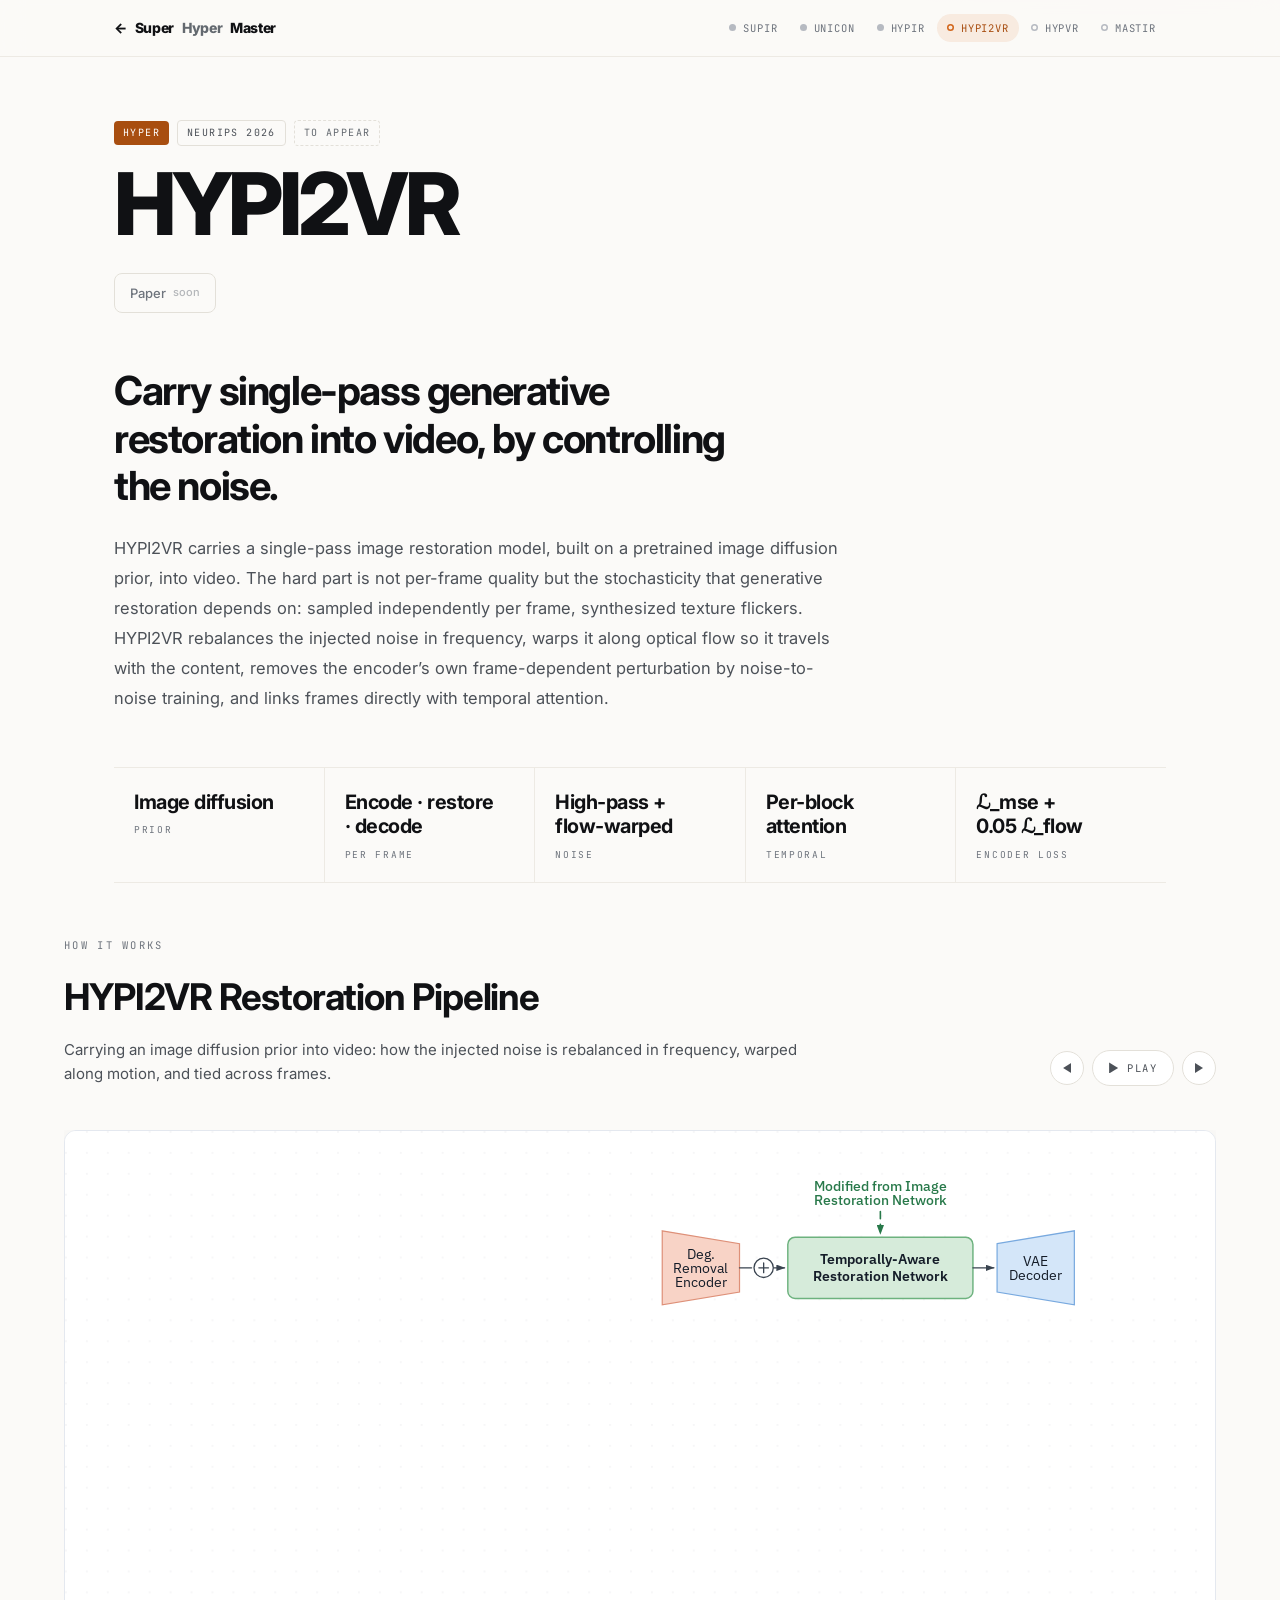
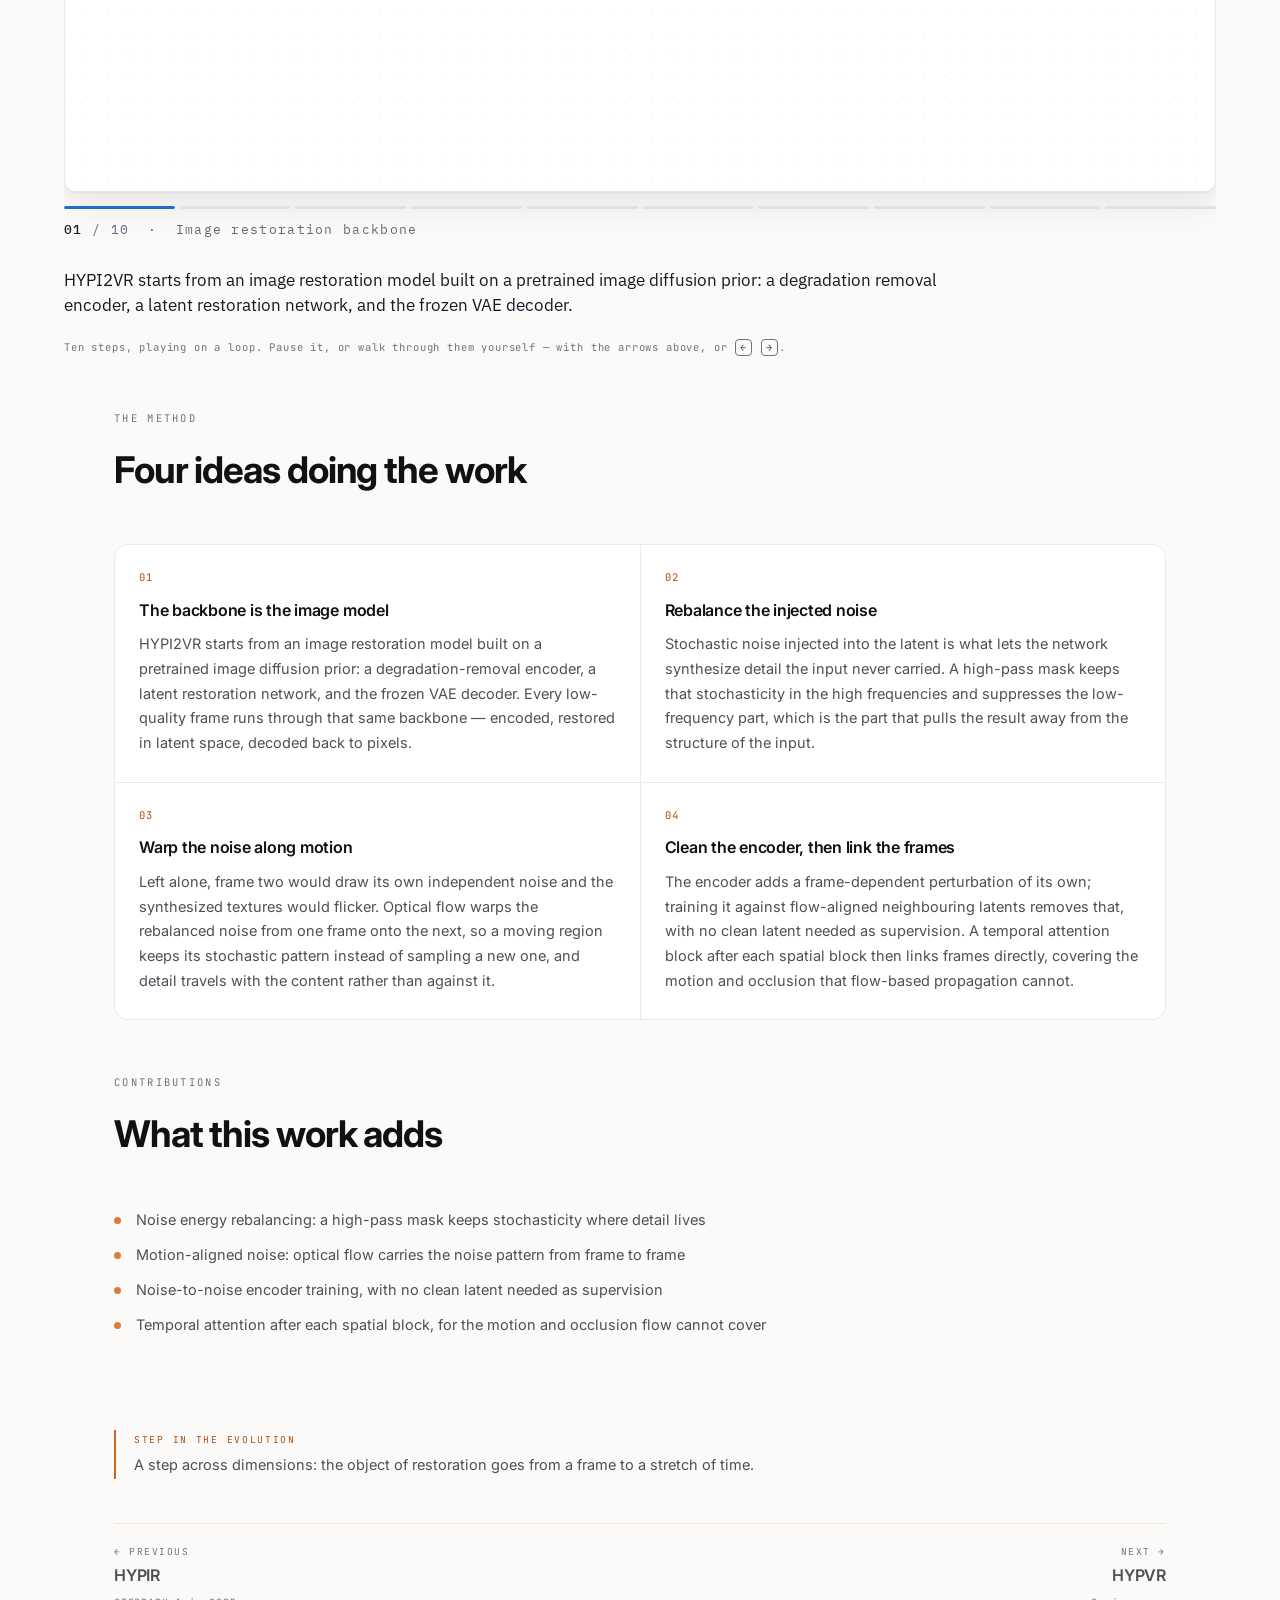
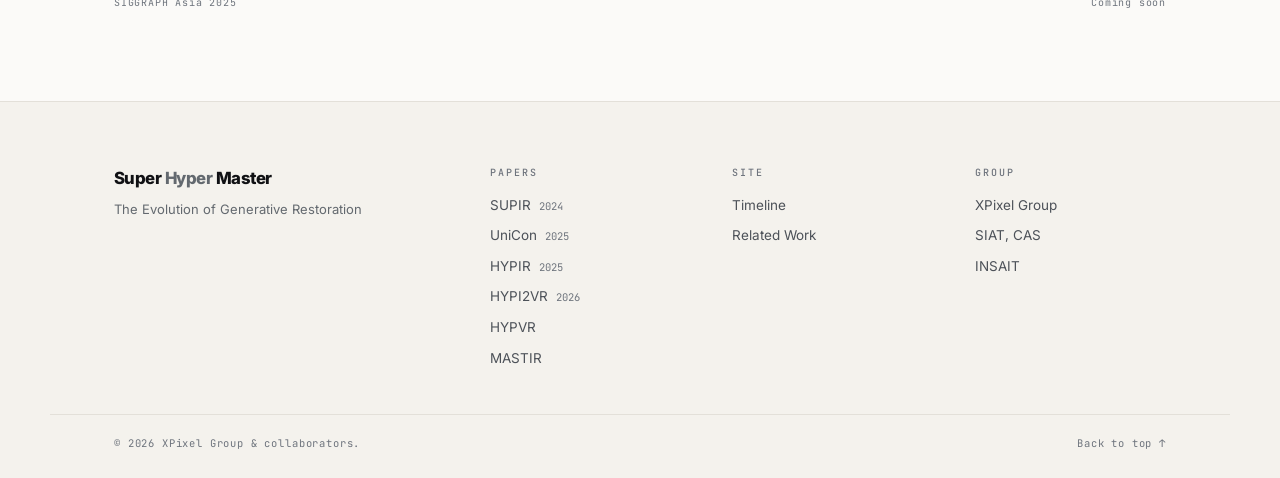
==== commit 3d97f6e4: "HYPI2VR accepted at NeurIPS 2026; drop the Team page - HYPI2VR is accepted, so it carries its venue " ====
--- a/papers/hypi2vr.html
+++ b/papers/hypi2vr.html
@@ -4,9 +4,9 @@
 <meta charset="utf-8">
 <meta name="viewport" content="width=device-width, initial-scale=1">
 <title>HYPI2VR — Super Hyper Master</title>
-<meta name="description" content="HYPI2VR — carrying single-pass generative restoration into video by controlling the noise. Currently under review.">
-<meta property="og:title" content="HYPI2VR · Super Hyper Master">
-<meta property="og:description" content="HYPI2VR — carrying single-pass generative restoration into video by controlling the noise. Currently under review.">
+<meta name="description" content="HYPI2VR — carrying single-pass generative restoration into video by controlling the noise. To appear at NeurIPS 2026.">
+<meta property="og:title" content="HYPI2VR · NeurIPS 2026">
+<meta property="og:description" content="HYPI2VR — carrying single-pass generative restoration into video by controlling the noise. To appear at NeurIPS 2026.">
 <meta property="og:type" content="article">
 <link rel="preconnect" href="https://fonts.googleapis.com">
 <link rel="preconnect" href="https://fonts.gstatic.com" crossorigin>
--- a/assets/css/style.css
+++ b/assets/css/style.css
@@ -545,46 +545,6 @@
 a.rw-link:hover .rw-title{ color:var(--c) }
 .rw-authors{ font-size:12.5px; line-height:1.55; color:var(--ink-3) }
 
-/* --------------------------------------------------------- team page --- */
-.hero-sub-page{ padding:clamp(40px,7vh,80px) 0 clamp(20px,3vh,36px) }
-.back-home{ margin-bottom:clamp(26px,4vw,40px) }
-.page-title{
-  margin:0; font-size:clamp(2.6rem,7vw,5rem);
-  font-weight:800; letter-spacing:-.045em; line-height:1;
-}
-.page-lede{
-  margin:clamp(18px,2.6vw,26px) 0 0; max-width:56ch;
-  font-size:clamp(.98rem,1.5vw,1.12rem); line-height:1.7; color:var(--ink-2);
-}
-
-.team{ padding:clamp(30px,5vh,56px) 0 clamp(60px,10vh,120px) }
-.team-grid{
-  display:grid; grid-template-columns:repeat(5,1fr);
-  gap:clamp(30px,4vw,52px) clamp(18px,2.4vw,32px);
-}
-.tm{ animation:rise .8s var(--ease) backwards; animation-delay:var(--d,0ms) }
-.tm-link{ display:grid; justify-items:center; text-align:center; gap:2px }
-.tm-avatar{
-  position:relative; display:grid; place-items:center;
-  width:min(100%,150px); aspect-ratio:1; margin-bottom:15px;
-  border-radius:50%; overflow:hidden;
-  background:
-    linear-gradient(150deg,color-mix(in srgb,var(--c) 16%,transparent),transparent 70%),
-    var(--bg-tint);
-  box-shadow:inset 0 0 0 1px var(--line-soft);
-  transition:box-shadow .32s var(--ease), transform .32s var(--ease);
-}
-.tm-avatar img{ width:100%; height:100%; object-fit:cover; display:block }
-.tm-initials{
-  font-size:clamp(1.1rem,2vw,1.55rem); font-weight:700; letter-spacing:-.02em;
-  color:var(--c); opacity:.75;
-}
-a.tm-link:hover .tm-avatar{ transform:translateY(-3px); box-shadow:inset 0 0 0 2px var(--c) }
-.tm-name{ font-size:14.5px; font-weight:600; letter-spacing:-.01em; transition:color .25s var(--ease) }
-a.tm-link:hover .tm-name{ color:var(--c) }
-.tm-role{ font-size:12px; color:var(--ink-3) }
-.tm-place{ font-family:var(--mono); font-size:10px; letter-spacing:.08em; color:var(--ink-4) }
-
 /* -------------------------------------------------------------- footer -- */
 .footer{ border-top:1px solid var(--line); background:var(--bg-tint) }
 .foot-grid{
@@ -968,7 +928,6 @@
   .d-side > * + *{ margin-top:0 }
   .d-figure{ grid-column:1/-1 }
   .foot-grid{ grid-template-columns:1fr 1fr; row-gap:38px }
-  .team-grid{ grid-template-columns:repeat(4,1fr) }
 }
 @media (max-width:900px){
   .rw-grid{ grid-template-columns:repeat(2,1fr) }
@@ -987,16 +946,12 @@
     background:linear-gradient(90deg,rgba(251,250,248,0) 0%,var(--bg) 78%);
   }
 }
-@media (max-width:820px){
-  .team-grid{ grid-template-columns:repeat(3,1fr) }
-}
 @media (max-width:560px){
   .hero-title{ column-gap:.2em }
   .d-side{ grid-template-columns:1fr }
   .foot-grid{ grid-template-columns:1fr; row-gap:32px }
   .d-nav{ gap:10px }
   .rw-grid{ grid-template-columns:1fr }
-  .team-grid{ grid-template-columns:repeat(2,1fr); gap:26px 20px }
 }
 
 /* hover-less devices: no bubble, tap goes straight to detail */
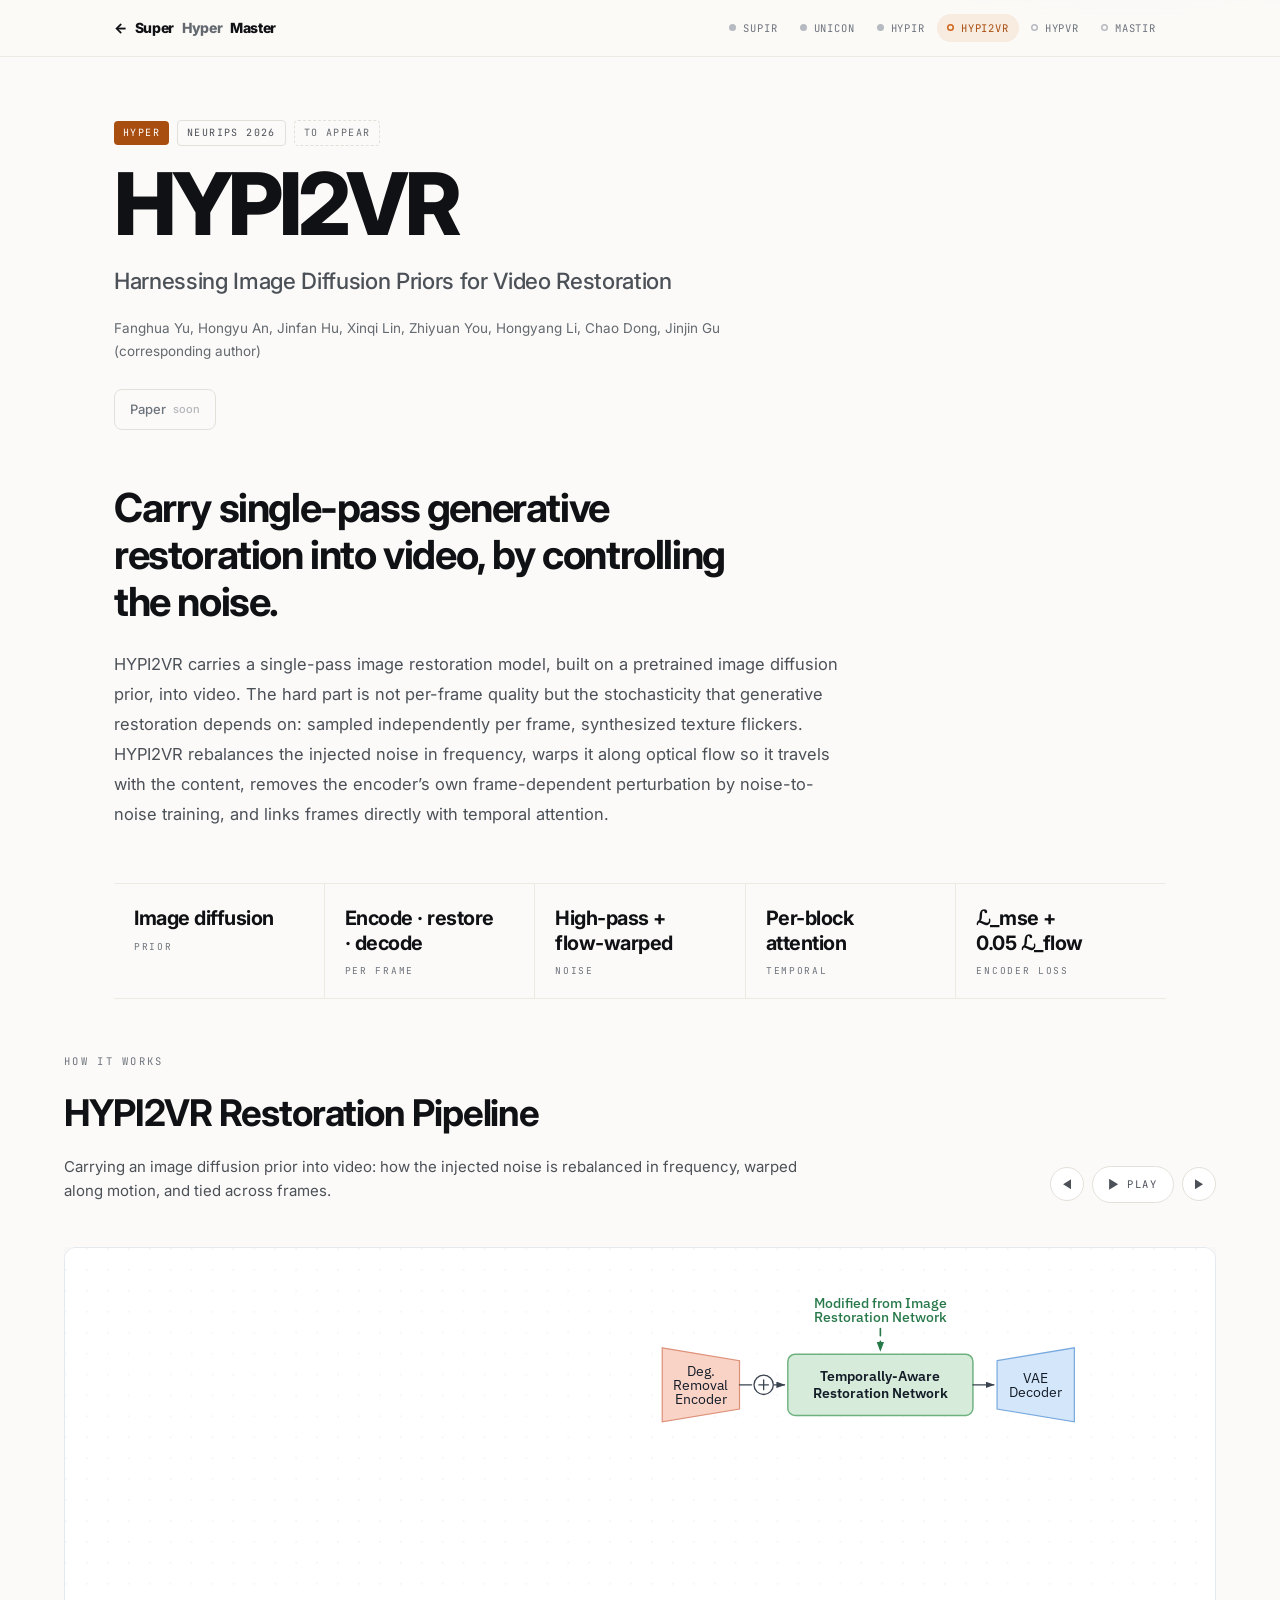
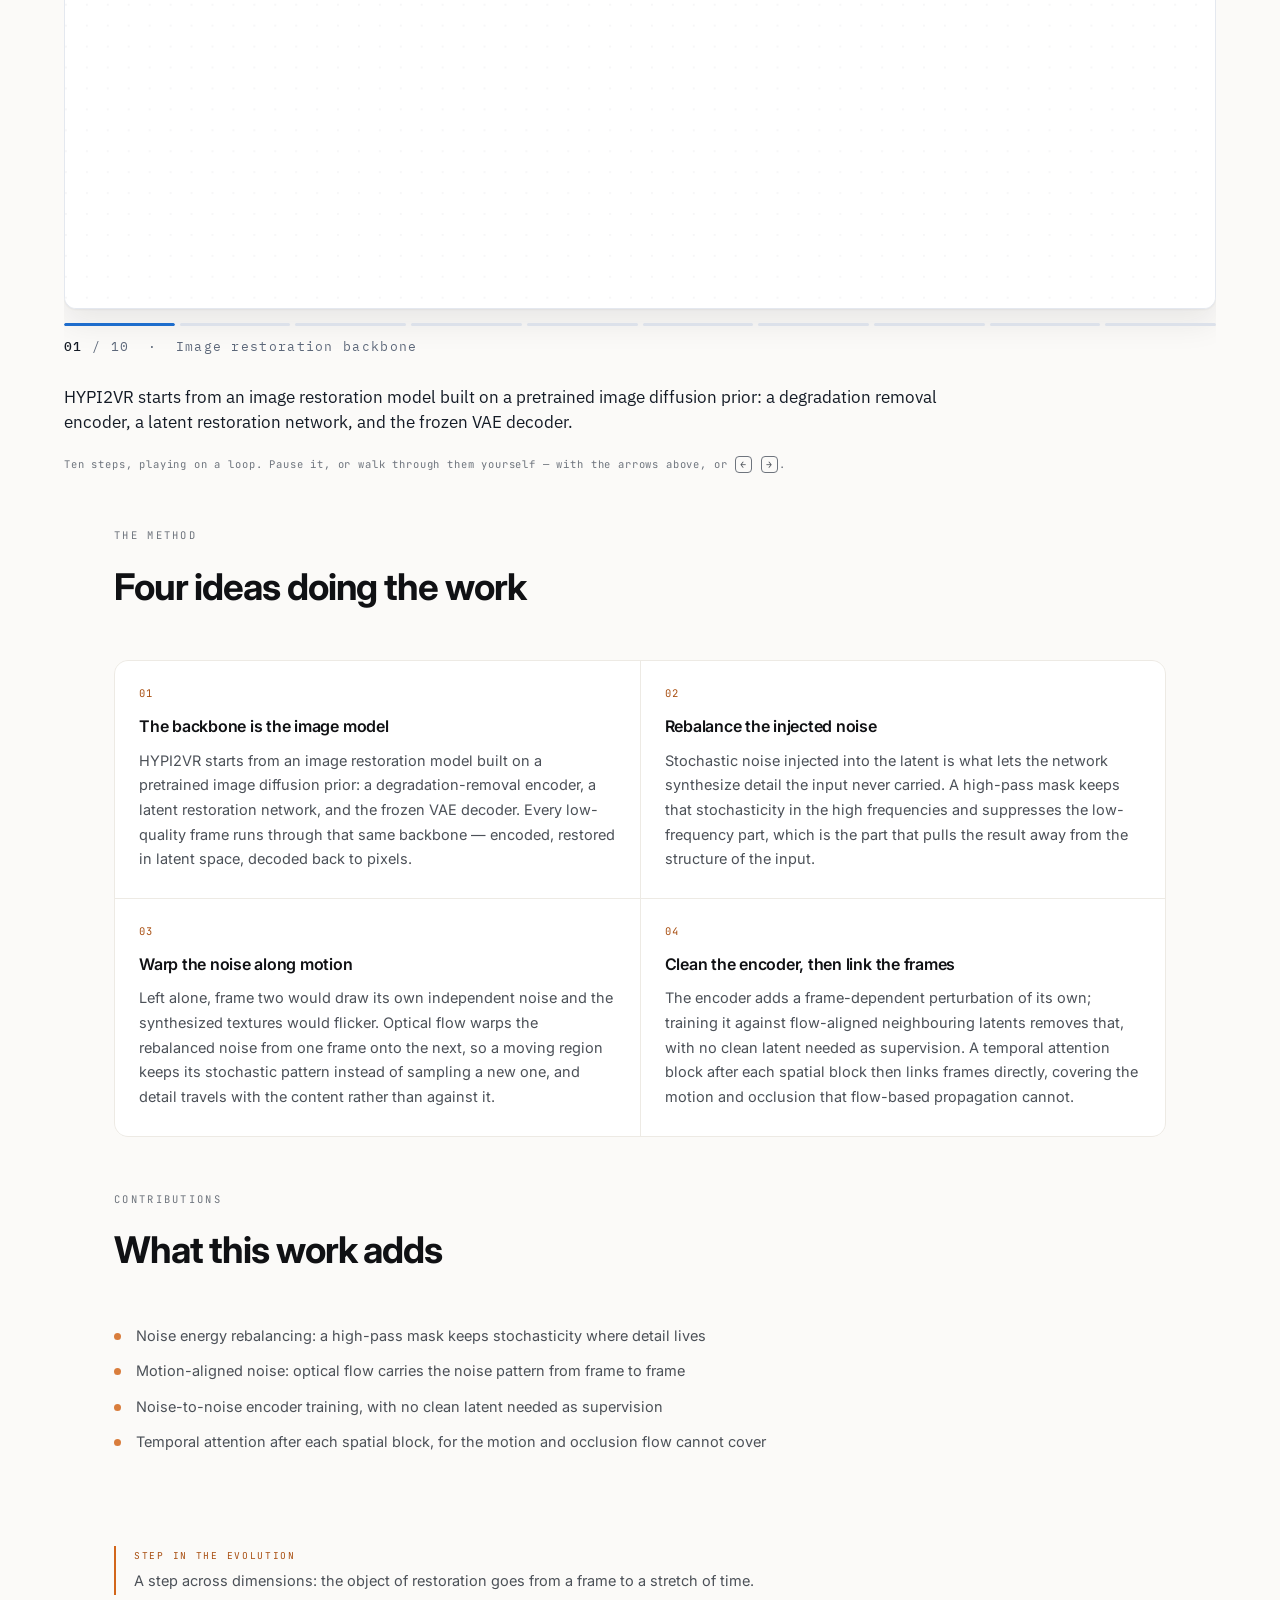
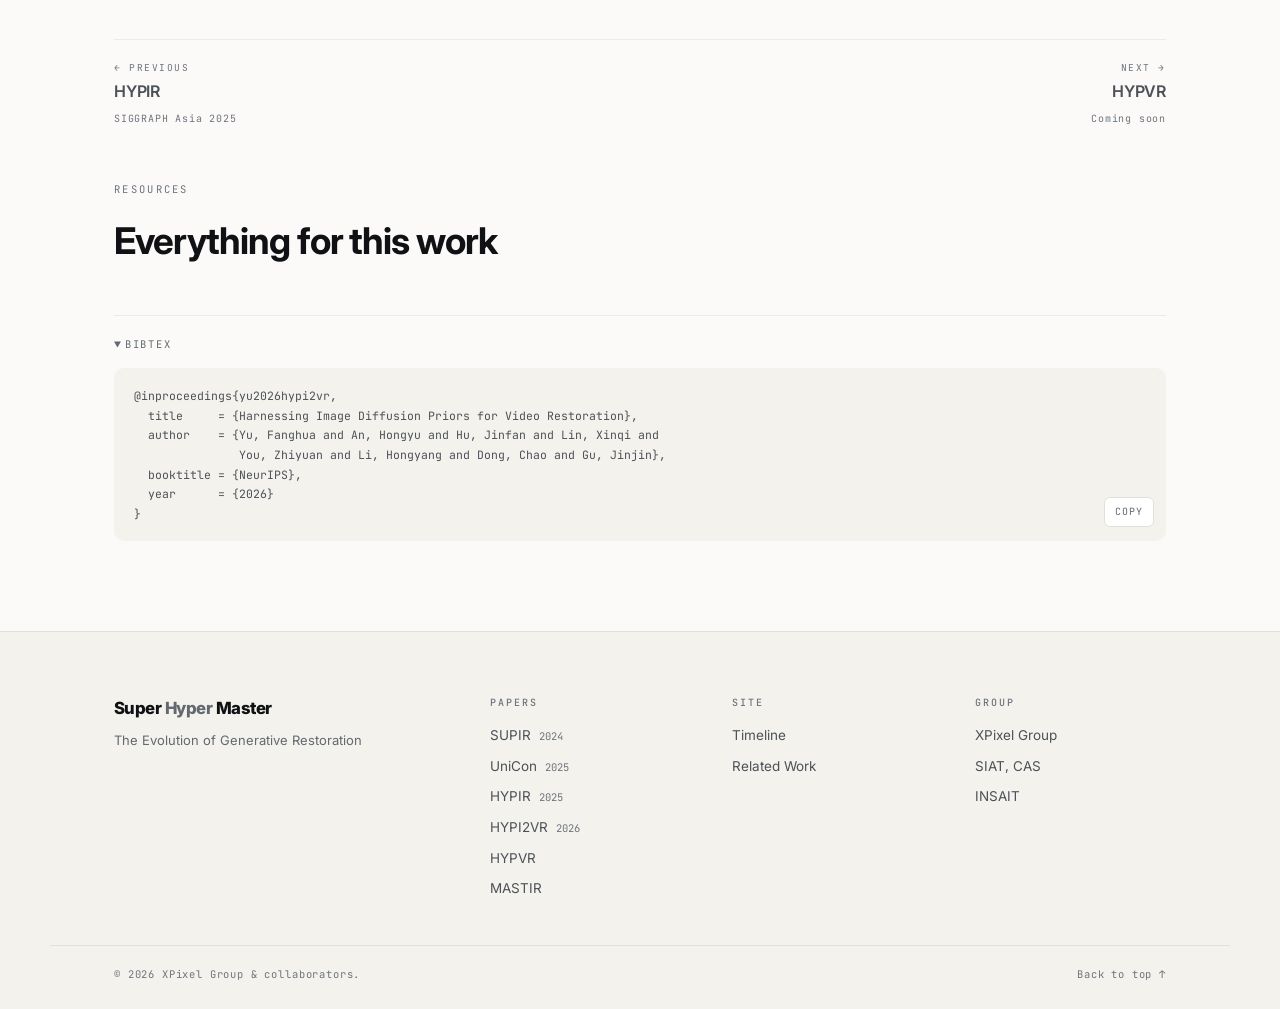
==== commit 6b714252: "HYPI2VR: real title, authors and citation Harnessing Image Diffusion Priors for Video Restoration — " ====
--- a/papers/hypi2vr.html
+++ b/papers/hypi2vr.html
@@ -4,9 +4,9 @@
 <meta charset="utf-8">
 <meta name="viewport" content="width=device-width, initial-scale=1">
 <title>HYPI2VR — Super Hyper Master</title>
-<meta name="description" content="HYPI2VR — carrying single-pass generative restoration into video by controlling the noise. To appear at NeurIPS 2026.">
+<meta name="description" content="Harnessing Image Diffusion Priors for Video Restoration (NeurIPS 2026) — carrying single-pass generative restoration into video by controlling the noise.">
 <meta property="og:title" content="HYPI2VR · NeurIPS 2026">
-<meta property="og:description" content="HYPI2VR — carrying single-pass generative restoration into video by controlling the noise. To appear at NeurIPS 2026.">
+<meta property="og:description" content="Harnessing Image Diffusion Priors for Video Restoration (NeurIPS 2026) — carrying single-pass generative restoration into video by controlling the noise.">
 <meta property="og:type" content="article">
 <link rel="preconnect" href="https://fonts.googleapis.com">
 <link rel="preconnect" href="https://fonts.gstatic.com" crossorigin>
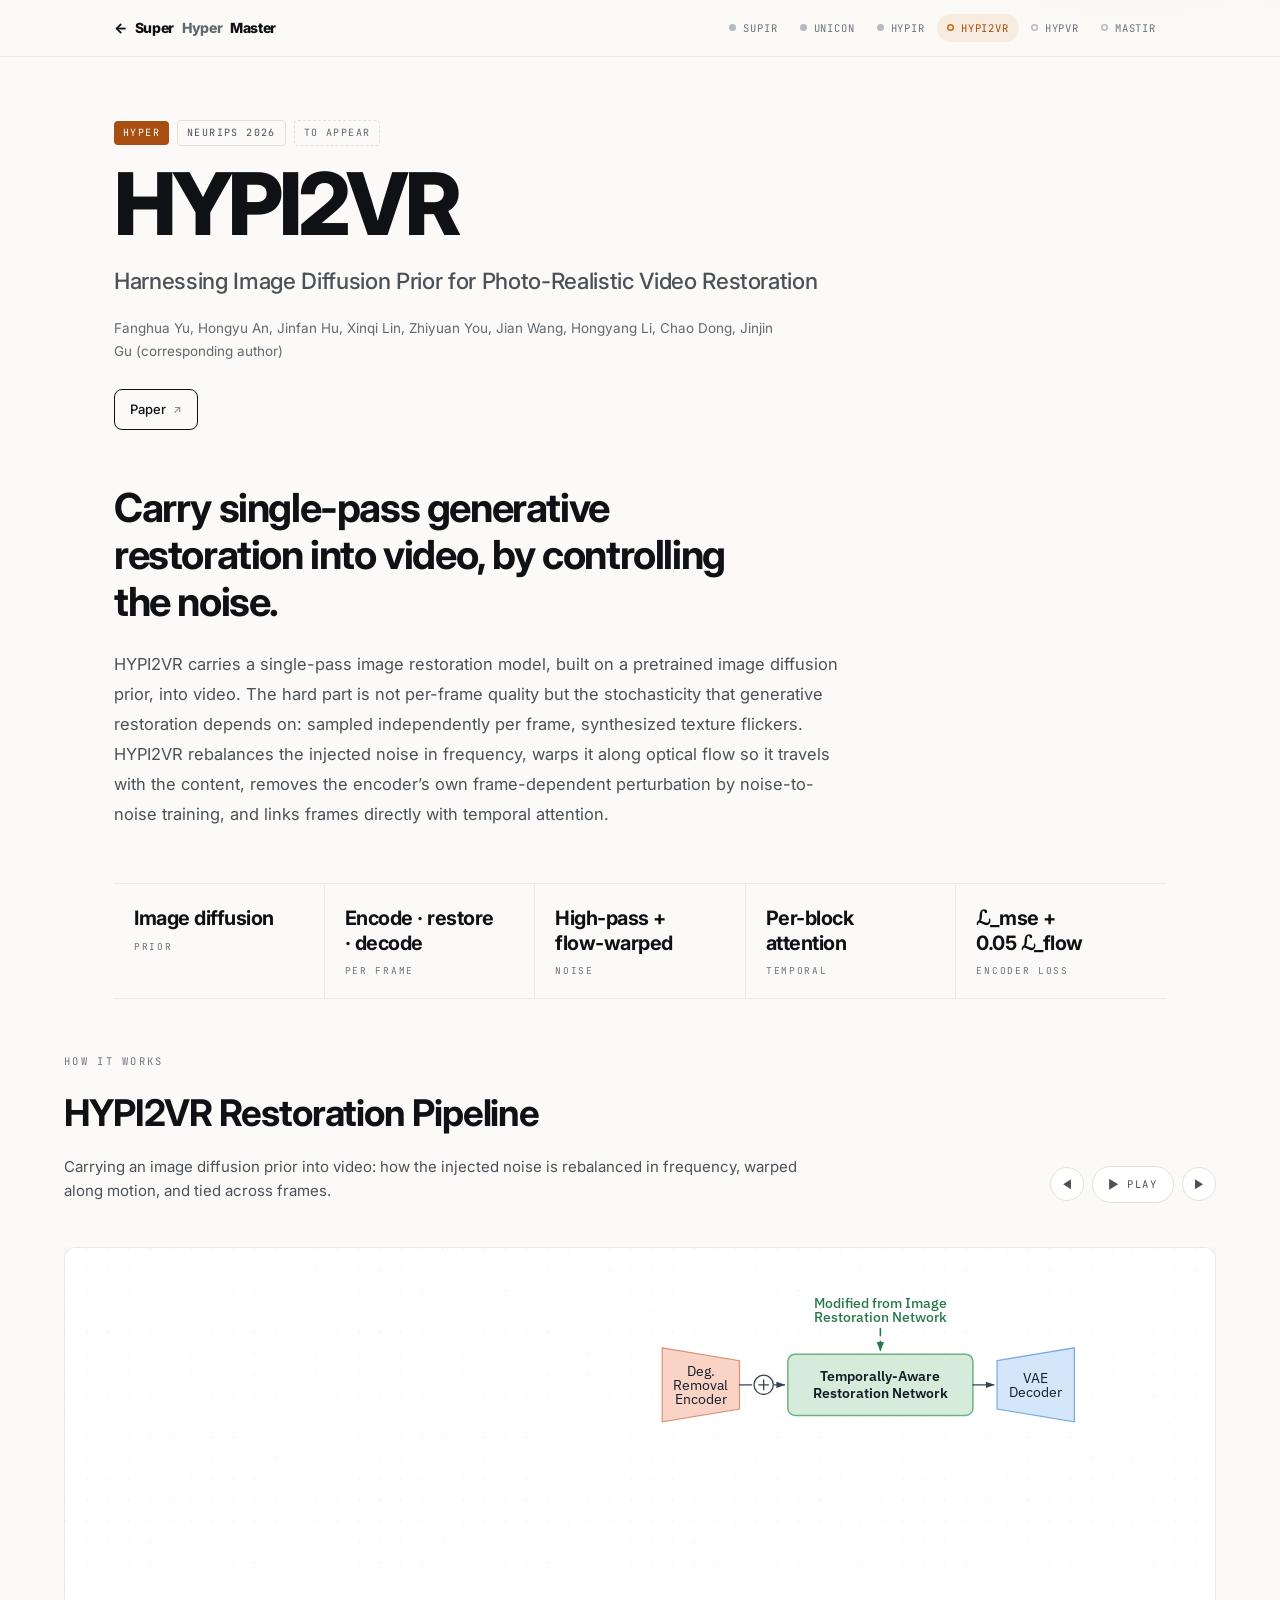
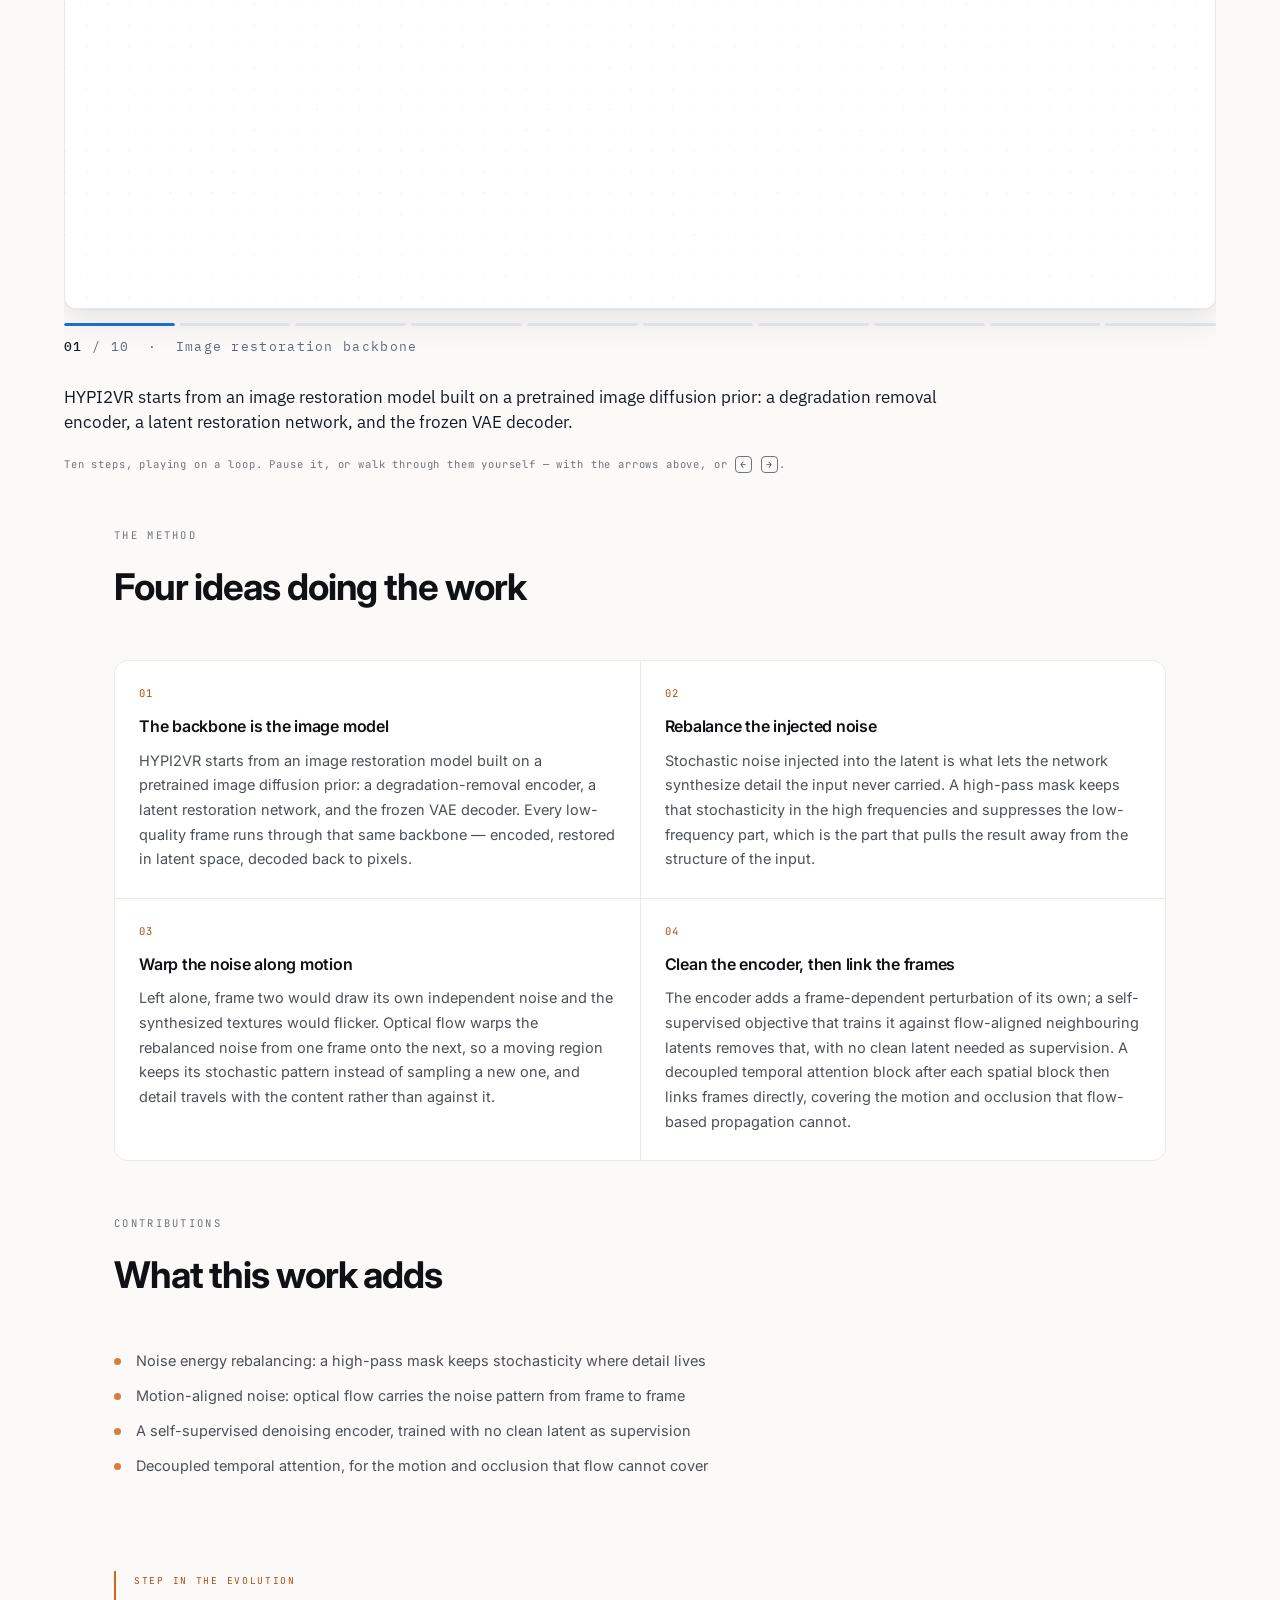
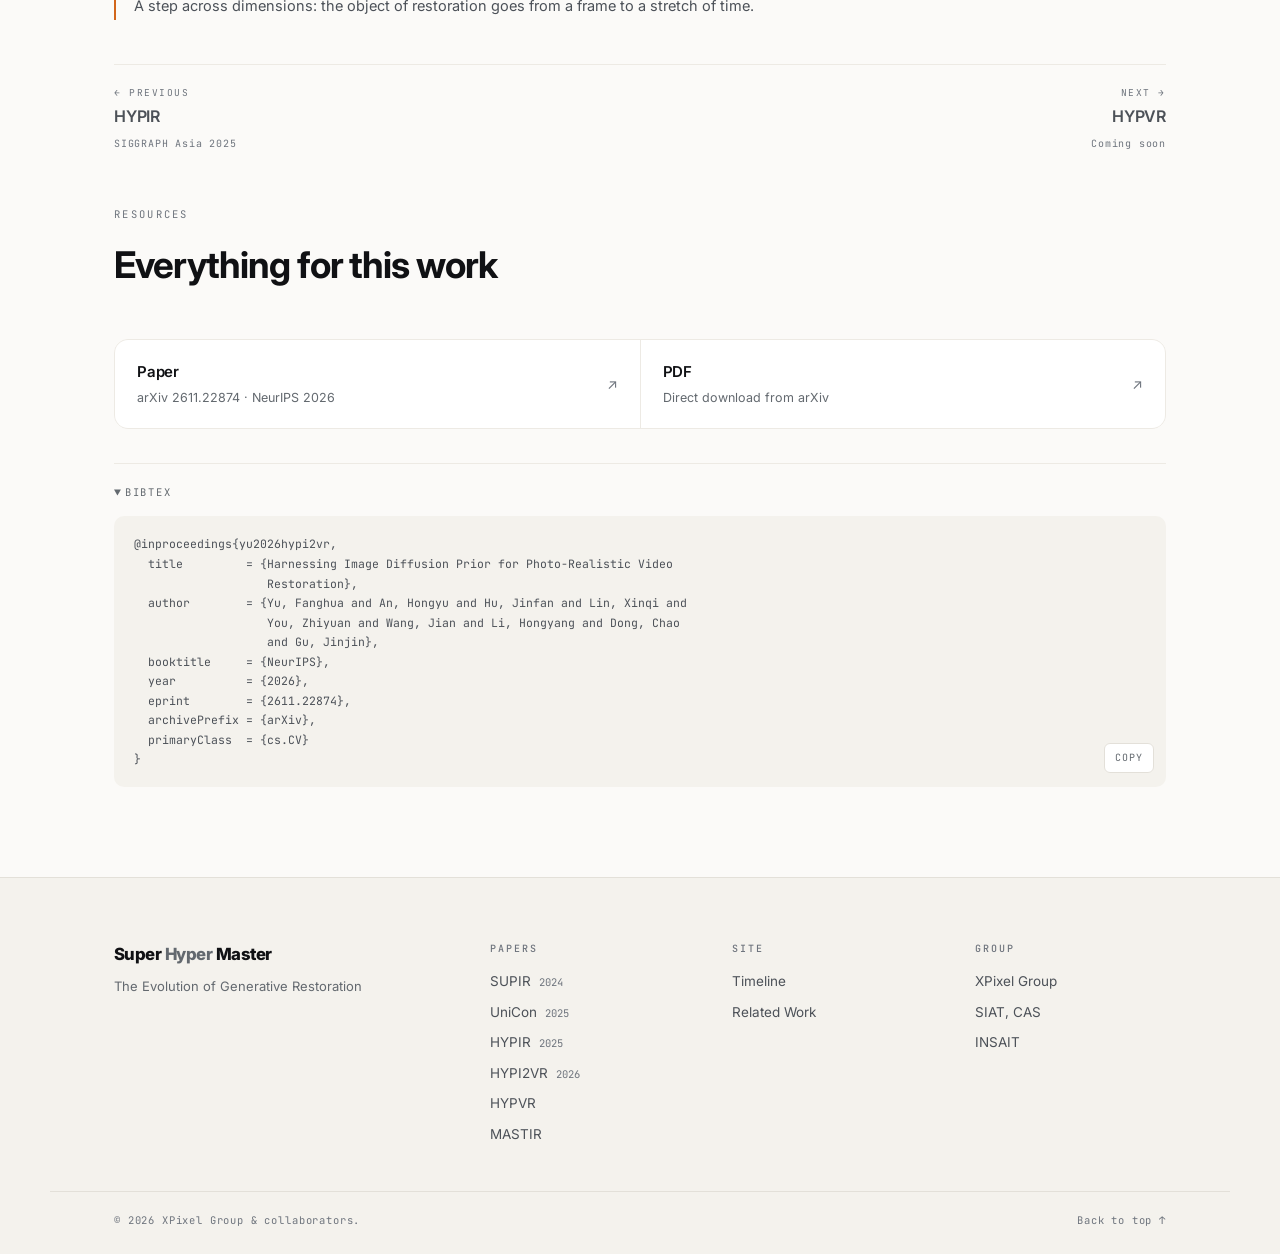
==== commit 83dd7938: "HYPI2VR is on arXiv: link, verified title, author list and citation The paper went public as arXiv 2" ====
--- a/papers/hypi2vr.html
+++ b/papers/hypi2vr.html
@@ -4,9 +4,9 @@
 <meta charset="utf-8">
 <meta name="viewport" content="width=device-width, initial-scale=1">
 <title>HYPI2VR — Super Hyper Master</title>
-<meta name="description" content="Harnessing Image Diffusion Priors for Video Restoration (NeurIPS 2026) — carrying single-pass generative restoration into video by controlling the noise.">
+<meta name="description" content="Harnessing Image Diffusion Prior for Photo-Realistic Video Restoration (NeurIPS 2026) — carrying single-pass generative restoration into video by controlling the noise.">
 <meta property="og:title" content="HYPI2VR · NeurIPS 2026">
-<meta property="og:description" content="Harnessing Image Diffusion Priors for Video Restoration (NeurIPS 2026) — carrying single-pass generative restoration into video by controlling the noise.">
+<meta property="og:description" content="Harnessing Image Diffusion Prior for Photo-Realistic Video Restoration (NeurIPS 2026) — carrying single-pass generative restoration into video by controlling the noise.">
 <meta property="og:type" content="article">
 <link rel="preconnect" href="https://fonts.googleapis.com">
 <link rel="preconnect" href="https://fonts.gstatic.com" crossorigin>
